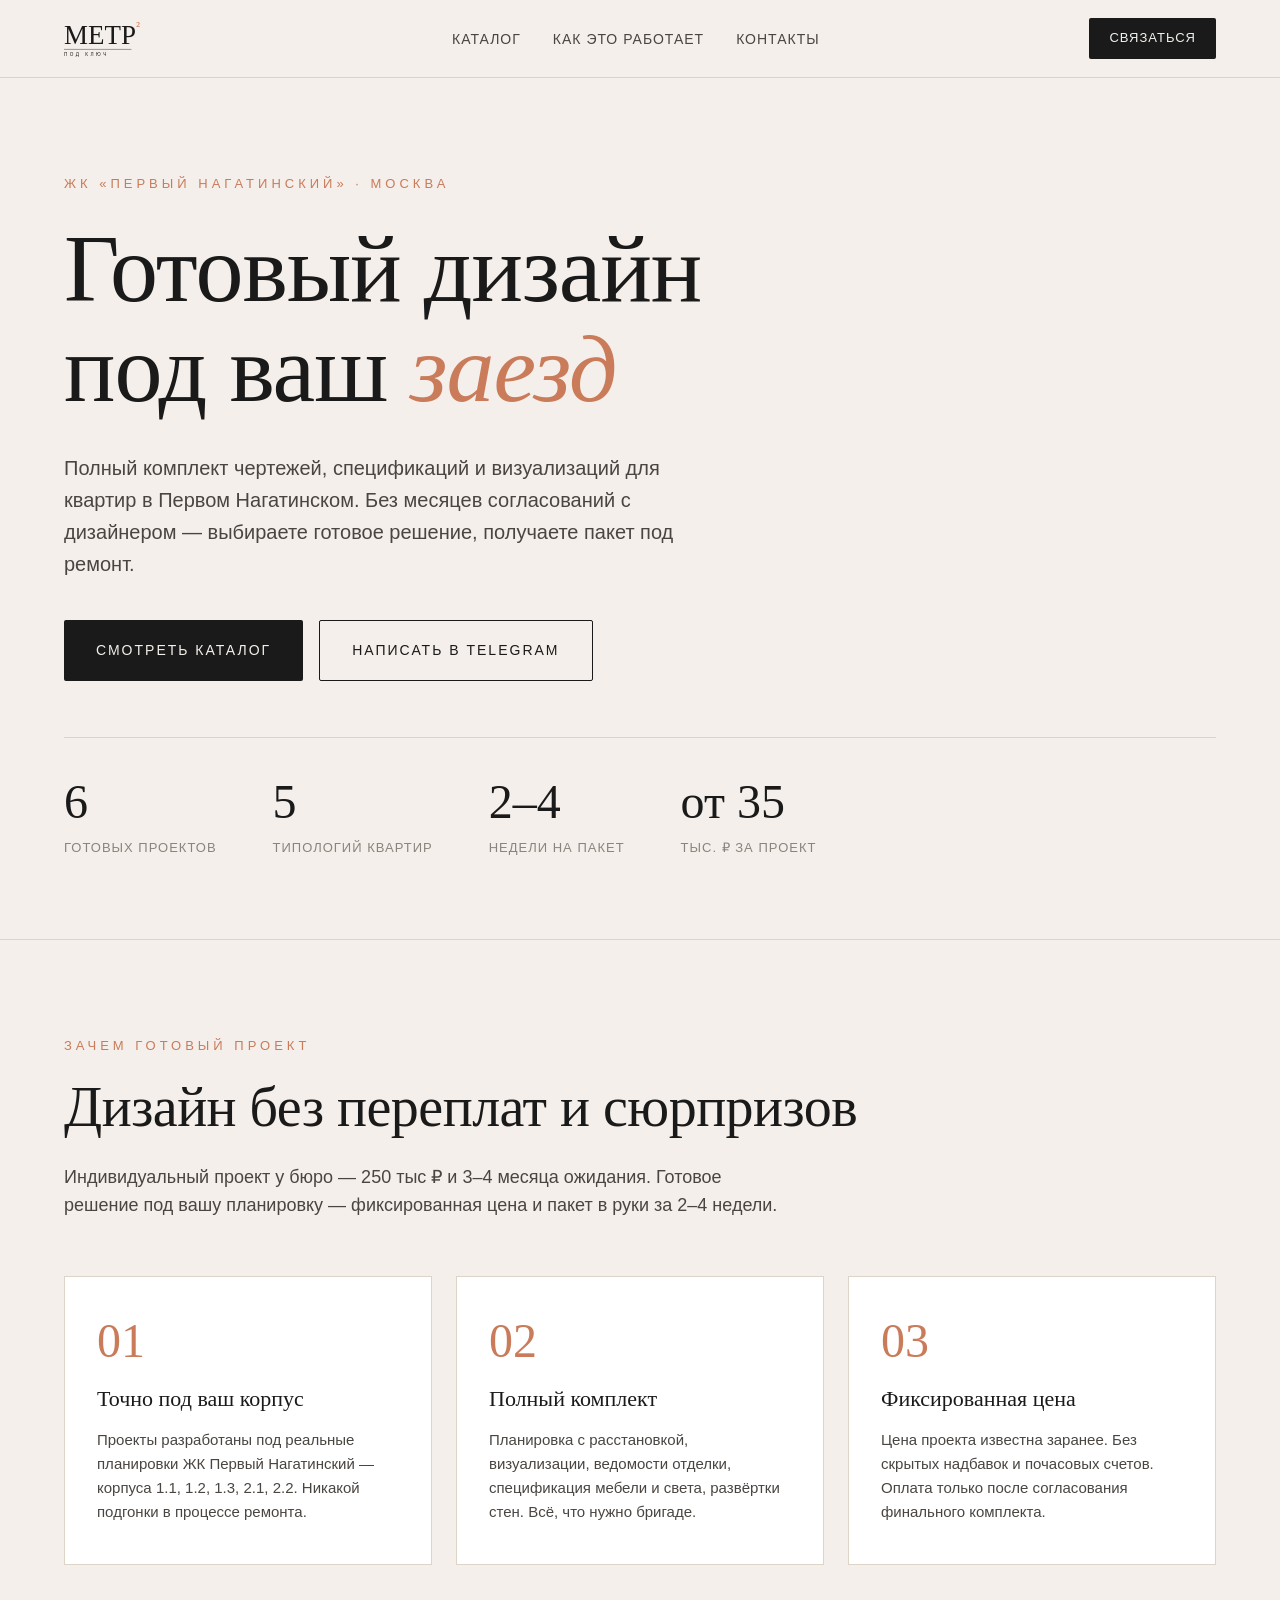
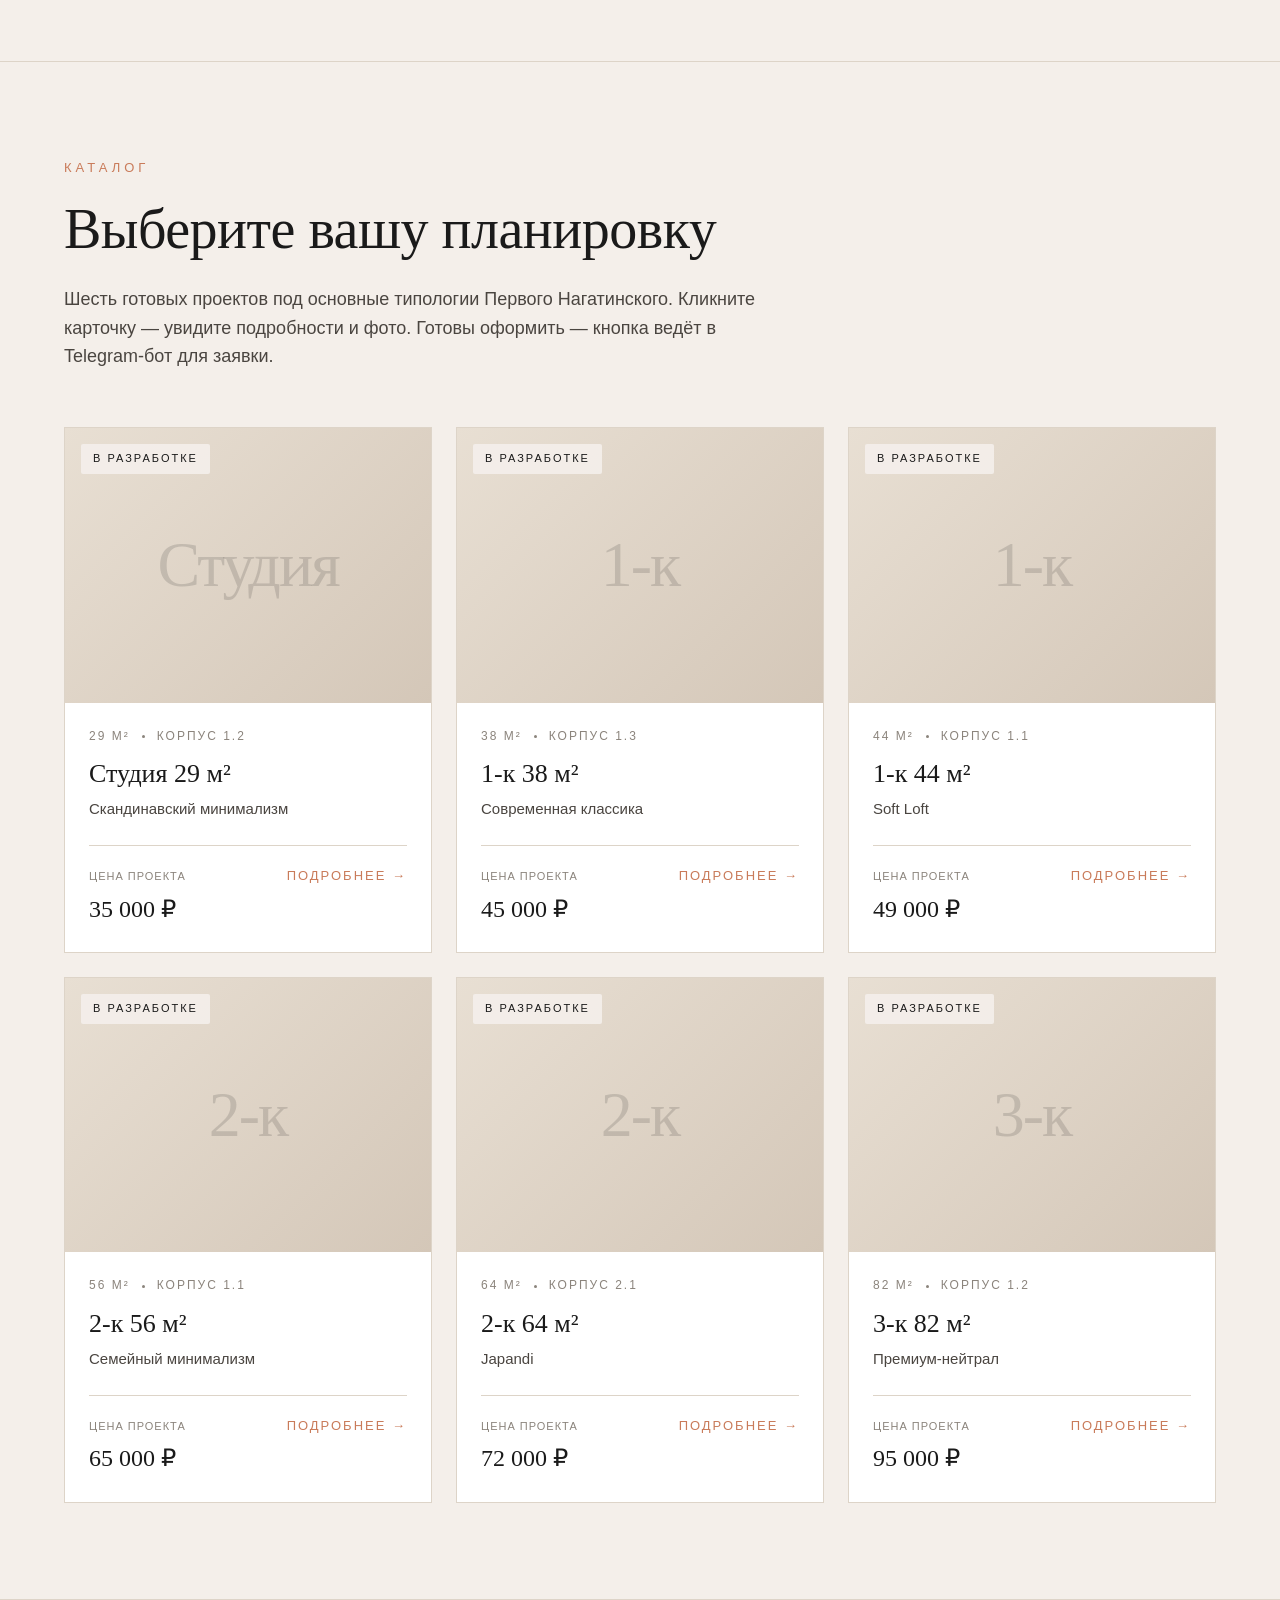
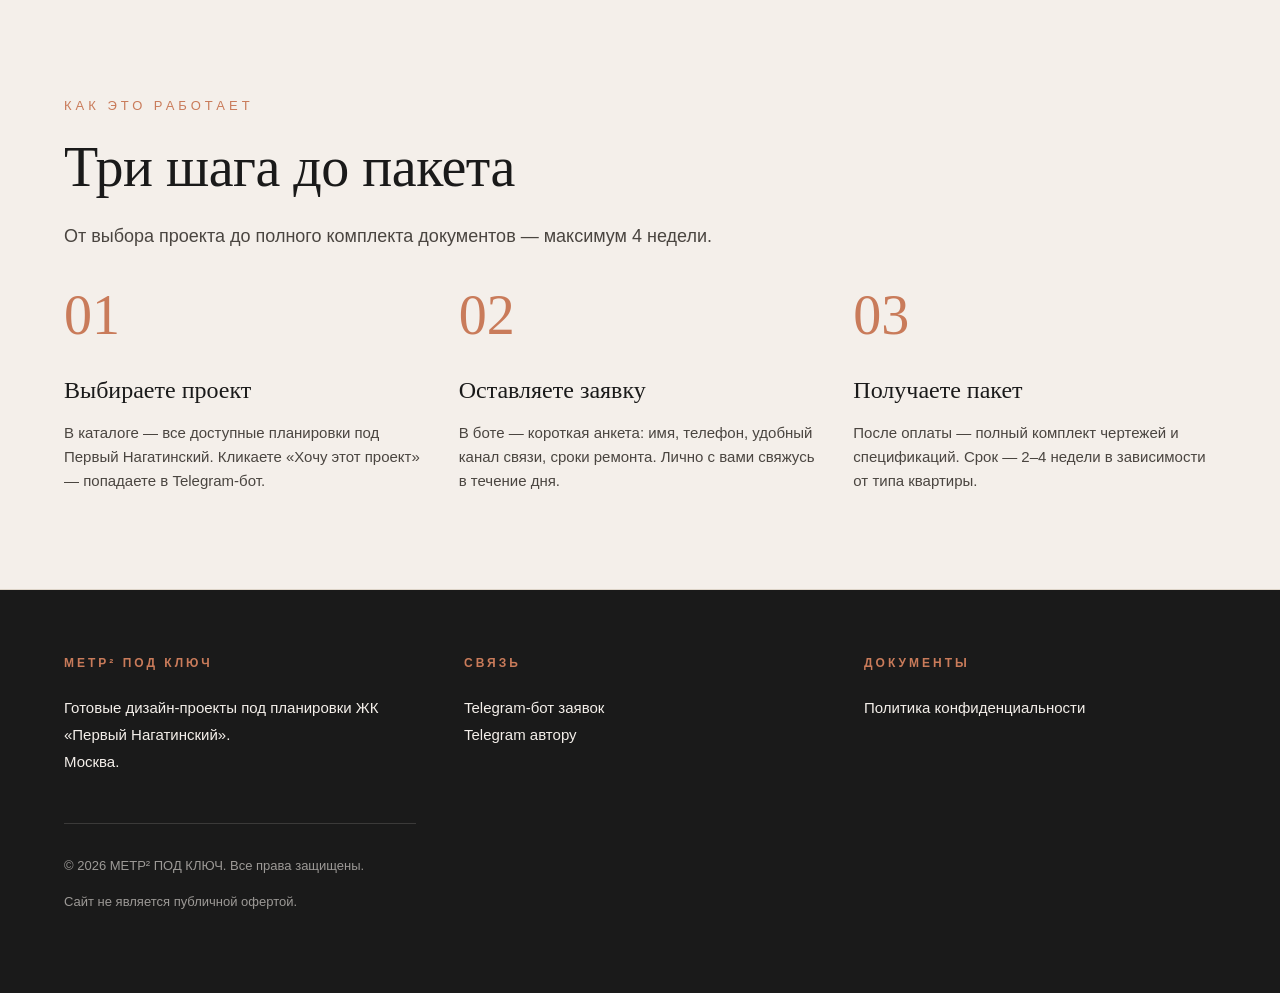
==== site/index.html @ bc73d8cc "Add static site (landing + catalog + project pages + privacy) - index.html: hero, why-us, catalog gr" ====
<!DOCTYPE html>
<html lang="ru">
<head>
  <meta charset="UTF-8">
  <meta name="viewport" content="width=device-width, initial-scale=1.0">
  <title>МЕТР² ПОД КЛЮЧ — Готовые дизайн-проекты под ЖК Первый Нагатинский</title>
  <meta name="description" content="Готовые дизайн-проекты интерьеров под планировки ЖК Первый Нагатинский. Полный комплект чертежей, спецификаций и визуализаций. От 35 000 ₽.">
  <link rel="stylesheet" href="assets/style.css">
  <link rel="icon" type="image/svg+xml" href="assets/logo.svg">
</head>
<body>

<header class="site-header">
  <div class="container">
    <a href="/" class="logo"><img src="assets/logo.svg" alt="МЕТР² ПОД КЛЮЧ"></a>
    <nav>
      <ul>
        <li><a href="#catalog">Каталог</a></li>
        <li><a href="#how">Как это работает</a></li>
        <li><a href="#contacts">Контакты</a></li>
      </ul>
    </nav>
    <a href="https://t.me/Metr_pod_klyuch_bot" class="btn-cta-header" target="_blank" rel="noopener">Связаться</a>
  </div>
</header>

<section class="hero">
  <div class="container">
    <div class="hero-eyebrow">ЖК «Первый Нагатинский» · Москва</div>
    <h1>Готовый дизайн<br>под ваш <span class="accent">заезд</span></h1>
    <p class="hero-lead">
      Полный комплект чертежей, спецификаций и визуализаций для квартир в Первом Нагатинском. Без месяцев согласований с дизайнером — выбираете готовое решение, получаете пакет под ремонт.
    </p>
    <div style="display: flex; gap: 16px; flex-wrap: wrap;">
      <a href="#catalog" class="btn">Смотреть каталог</a>
      <a href="https://t.me/Metr_pod_klyuch_bot" class="btn btn-outline" target="_blank" rel="noopener">Написать в Telegram</a>
    </div>
    <div class="hero-stats">
      <div class="hero-stat">
        <span class="num">6</span>
        <span class="label">готовых проектов</span>
      </div>
      <div class="hero-stat">
        <span class="num">5</span>
        <span class="label">типологий квартир</span>
      </div>
      <div class="hero-stat">
        <span class="num">2–4</span>
        <span class="label">недели на пакет</span>
      </div>
      <div class="hero-stat">
        <span class="num">от 35</span>
        <span class="label">тыс. ₽ за проект</span>
      </div>
    </div>
  </div>
</section>

<section class="section" id="why">
  <div class="container">
    <div class="section-eyebrow">Зачем готовый проект</div>
    <h2>Дизайн без переплат и сюрпризов</h2>
    <p class="section-lead">
      Индивидуальный проект у бюро — 250 тыс ₽ и 3–4 месяца ожидания. Готовое решение под вашу планировку — фиксированная цена и пакет в руки за 2–4 недели.
    </p>
    <div class="why-grid">
      <div class="why-card">
        <span class="num">01</span>
        <h3>Точно под ваш корпус</h3>
        <p>Проекты разработаны под реальные планировки ЖК Первый Нагатинский — корпуса 1.1, 1.2, 1.3, 2.1, 2.2. Никакой подгонки в процессе ремонта.</p>
      </div>
      <div class="why-card">
        <span class="num">02</span>
        <h3>Полный комплект</h3>
        <p>Планировка с расстановкой, визуализации, ведомости отделки, спецификация мебели и света, развёртки стен. Всё, что нужно бригаде.</p>
      </div>
      <div class="why-card">
        <span class="num">03</span>
        <h3>Фиксированная цена</h3>
        <p>Цена проекта известна заранее. Без скрытых надбавок и почасовых счетов. Оплата только после согласования финального комплекта.</p>
      </div>
    </div>
  </div>
</section>

<section class="section" id="catalog">
  <div class="container">
    <div class="section-eyebrow">Каталог</div>
    <h2>Выберите вашу планировку</h2>
    <p class="section-lead">
      Шесть готовых проектов под основные типологии Первого Нагатинского. Кликните карточку — увидите подробности и фото. Готовы оформить — кнопка ведёт в Telegram-бот для заявки.
    </p>
    <div class="catalog-grid" id="catalog-grid">
      <!-- Cards injected by JS from data/projects.json -->
    </div>
  </div>
</section>

<section class="section" id="how">
  <div class="container">
    <div class="section-eyebrow">Как это работает</div>
    <h2>Три шага до пакета</h2>
    <p class="section-lead">
      От выбора проекта до полного комплекта документов — максимум 4 недели.
    </p>
    <div class="steps-grid">
      <div class="step">
        <h3>Выбираете проект</h3>
        <p>В каталоге — все доступные планировки под Первый Нагатинский. Кликаете «Хочу этот проект» — попадаете в Telegram-бот.</p>
      </div>
      <div class="step">
        <h3>Оставляете заявку</h3>
        <p>В боте — короткая анкета: имя, телефон, удобный канал связи, сроки ремонта. Лично с вами свяжусь в течение дня.</p>
      </div>
      <div class="step">
        <h3>Получаете пакет</h3>
        <p>После оплаты — полный комплект чертежей и спецификаций. Срок — 2–4 недели в зависимости от типа квартиры.</p>
      </div>
    </div>
  </div>
</section>

<footer class="site-footer" id="contacts">
  <div class="container">
    <div>
      <h4>МЕТР² ПОД КЛЮЧ</h4>
      <p>Готовые дизайн-проекты под планировки ЖК «Первый Нагатинский».</p>
      <p>Москва.</p>
    </div>
    <div>
      <h4>Связь</h4>
      <p><a href="https://t.me/Metr_pod_klyuch_bot" target="_blank" rel="noopener">Telegram-бот заявок</a></p>
      <p><a href="https://t.me/Dmitry_Dolgoter" target="_blank" rel="noopener">Telegram автору</a></p>
    </div>
    <div>
      <h4>Документы</h4>
      <p><a href="privacy.html">Политика конфиденциальности</a></p>
    </div>
  </div>
  <div class="container">
    <div class="copy">
      <span>© 2026 МЕТР² ПОД КЛЮЧ. Все права защищены.</span>
      <span>Сайт не является публичной офертой.</span>
    </div>
  </div>
</footer>

<script src="assets/script.js"></script>
</body>
</html>
---- site/assets/style.css ----
:root {
  --bg: #F4EFEA;
  --bg-card: #FFFFFF;
  --text: #1A1A1A;
  --text-soft: #4A4540;
  --text-muted: #8B847C;
  --accent: #C97B5A;
  --accent-dark: #A85F3F;
  --line: #DDD4C8;
}

* { box-sizing: border-box; margin: 0; padding: 0; }

html { scroll-behavior: smooth; }

body {
  font-family: -apple-system, BlinkMacSystemFont, 'Helvetica Neue', Helvetica, Arial, sans-serif;
  font-size: 16px;
  line-height: 1.6;
  color: var(--text);
  background: var(--bg);
  -webkit-font-smoothing: antialiased;
}

.container {
  max-width: 1200px;
  margin: 0 auto;
  padding: 0 24px;
}

a { color: var(--text); text-decoration: none; }
a:hover { color: var(--accent); }

.serif { font-family: Georgia, 'Times New Roman', serif; font-weight: 400; }

/* Header */
.site-header {
  position: sticky;
  top: 0;
  background: rgba(244, 239, 234, 0.95);
  backdrop-filter: blur(10px);
  border-bottom: 1px solid var(--line);
  z-index: 100;
}
.site-header .container {
  display: flex;
  align-items: center;
  justify-content: space-between;
  padding-top: 18px;
  padding-bottom: 18px;
}
.site-header .logo img { height: 38px; display: block; }
.site-header nav ul {
  display: flex;
  list-style: none;
  gap: 32px;
}
.site-header nav a {
  font-size: 14px;
  letter-spacing: 1px;
  text-transform: uppercase;
  color: var(--text-soft);
}
.site-header nav a:hover { color: var(--accent); }
.btn-cta-header {
  background: var(--text);
  color: var(--bg) !important;
  padding: 10px 20px;
  font-size: 13px;
  letter-spacing: 1px;
  text-transform: uppercase;
  border-radius: 2px;
  transition: background 0.2s;
}
.btn-cta-header:hover { background: var(--accent); color: white !important; }

/* Hero */
.hero {
  padding: 96px 0 80px;
  border-bottom: 1px solid var(--line);
}
.hero-eyebrow {
  font-size: 13px;
  letter-spacing: 4px;
  text-transform: uppercase;
  color: var(--accent);
  margin-bottom: 24px;
}
.hero h1 {
  font-family: Georgia, 'Times New Roman', serif;
  font-size: clamp(48px, 8vw, 96px);
  line-height: 1.05;
  font-weight: 400;
  letter-spacing: -1px;
  margin-bottom: 32px;
}
.hero h1 .accent { color: var(--accent); font-style: italic; }
.hero-lead {
  font-size: 20px;
  line-height: 1.6;
  color: var(--text-soft);
  max-width: 640px;
  margin-bottom: 40px;
}
.hero-stats {
  display: flex;
  gap: 56px;
  flex-wrap: wrap;
  margin-top: 56px;
  padding-top: 40px;
  border-top: 1px solid var(--line);
}
.hero-stat .num {
  font-family: Georgia, serif;
  font-size: 48px;
  line-height: 1;
  display: block;
  margin-bottom: 8px;
}
.hero-stat .label {
  font-size: 13px;
  letter-spacing: 1px;
  text-transform: uppercase;
  color: var(--text-muted);
}

/* Buttons */
.btn {
  display: inline-flex;
  align-items: center;
  gap: 12px;
  padding: 18px 32px;
  font-size: 14px;
  letter-spacing: 2px;
  text-transform: uppercase;
  background: var(--text);
  color: var(--bg);
  border: none;
  border-radius: 2px;
  cursor: pointer;
  transition: background 0.2s, transform 0.15s;
}
.btn:hover { background: var(--accent); color: white; transform: translateY(-1px); }
.btn-outline {
  background: transparent;
  color: var(--text);
  border: 1px solid var(--text);
}
.btn-outline:hover { background: var(--text); color: var(--bg); }

/* Section heading */
.section {
  padding: 96px 0;
  border-bottom: 1px solid var(--line);
}
.section-eyebrow {
  font-size: 13px;
  letter-spacing: 4px;
  text-transform: uppercase;
  color: var(--accent);
  margin-bottom: 20px;
}
.section h2 {
  font-family: Georgia, serif;
  font-size: clamp(36px, 5vw, 56px);
  font-weight: 400;
  letter-spacing: -0.5px;
  margin-bottom: 24px;
  line-height: 1.1;
}
.section-lead {
  font-size: 18px;
  color: var(--text-soft);
  max-width: 720px;
  margin-bottom: 56px;
}

/* Why us */
.why-grid {
  display: grid;
  grid-template-columns: repeat(auto-fit, minmax(280px, 1fr));
  gap: 24px;
}
.why-card {
  padding: 40px 32px;
  border: 1px solid var(--line);
  background: var(--bg-card);
  transition: border-color 0.2s, transform 0.2s;
}
.why-card:hover {
  border-color: var(--accent);
  transform: translateY(-2px);
}
.why-card .num {
  font-family: Georgia, serif;
  font-size: 48px;
  color: var(--accent);
  display: block;
  margin-bottom: 16px;
  line-height: 1;
}
.why-card h3 {
  font-family: Georgia, serif;
  font-size: 22px;
  font-weight: 400;
  margin-bottom: 12px;
}
.why-card p {
  color: var(--text-soft);
  font-size: 15px;
}

/* Catalog */
.catalog-grid {
  display: grid;
  grid-template-columns: repeat(auto-fill, minmax(320px, 1fr));
  gap: 24px;
}
.project-card {
  background: var(--bg-card);
  border: 1px solid var(--line);
  display: flex;
  flex-direction: column;
  transition: border-color 0.2s, transform 0.2s, box-shadow 0.2s;
  text-decoration: none;
  color: inherit;
}
.project-card:hover {
  border-color: var(--accent);
  transform: translateY(-3px);
  box-shadow: 0 12px 30px rgba(0, 0, 0, 0.06);
}
.project-img {
  aspect-ratio: 4 / 3;
  background: linear-gradient(135deg, #E8DFD3 0%, #D4C7B8 100%);
  position: relative;
  overflow: hidden;
  display: flex;
  align-items: center;
  justify-content: center;
}
.project-img-placeholder {
  font-family: Georgia, serif;
  font-size: 64px;
  color: rgba(26, 26, 26, 0.15);
  letter-spacing: -2px;
}
.project-img .status {
  position: absolute;
  top: 16px;
  left: 16px;
  background: rgba(244, 239, 234, 0.95);
  color: var(--text);
  font-size: 11px;
  letter-spacing: 2px;
  text-transform: uppercase;
  padding: 6px 12px;
  border-radius: 2px;
}
.project-img .status.ready {
  background: var(--accent);
  color: white;
}
.project-card-body {
  padding: 24px;
  flex: 1;
  display: flex;
  flex-direction: column;
}
.project-meta {
  display: flex;
  align-items: center;
  gap: 12px;
  font-size: 12px;
  letter-spacing: 2px;
  text-transform: uppercase;
  color: var(--text-muted);
  margin-bottom: 12px;
}
.project-meta .dot { width: 3px; height: 3px; background: currentColor; border-radius: 50%; }
.project-card h3 {
  font-family: Georgia, serif;
  font-size: 26px;
  font-weight: 400;
  line-height: 1.2;
  margin-bottom: 8px;
}
.project-card .subtitle {
  color: var(--text-soft);
  font-size: 15px;
  margin-bottom: 24px;
}
.project-card .price-row {
  margin-top: auto;
  display: flex;
  align-items: baseline;
  justify-content: space-between;
  padding-top: 20px;
  border-top: 1px solid var(--line);
}
.project-card .price {
  font-family: Georgia, serif;
  font-size: 24px;
  font-weight: 400;
}
.project-card .price-label {
  font-size: 11px;
  letter-spacing: 1px;
  text-transform: uppercase;
  color: var(--text-muted);
  margin-bottom: 4px;
}
.project-card .cta {
  color: var(--accent);
  font-size: 13px;
  letter-spacing: 2px;
  text-transform: uppercase;
  font-weight: 500;
}

/* How it works */
.steps-grid {
  display: grid;
  grid-template-columns: repeat(auto-fit, minmax(260px, 1fr));
  gap: 32px;
  counter-reset: step;
}
.step {
  counter-increment: step;
  position: relative;
  padding-top: 40px;
}
.step::before {
  content: counter(step, decimal-leading-zero);
  font-family: Georgia, serif;
  font-size: 56px;
  color: var(--accent);
  position: absolute;
  top: -20px;
  left: 0;
  line-height: 1;
}
.step h3 {
  font-family: Georgia, serif;
  font-size: 24px;
  font-weight: 400;
  margin-bottom: 12px;
  margin-top: 24px;
}
.step p { color: var(--text-soft); font-size: 15px; }

/* Footer */
.site-footer {
  background: var(--text);
  color: var(--bg);
  padding: 64px 0 32px;
}
.site-footer .container {
  display: grid;
  grid-template-columns: 1fr 1fr 1fr;
  gap: 48px;
  margin-bottom: 48px;
}
.site-footer h4 {
  font-size: 12px;
  letter-spacing: 3px;
  text-transform: uppercase;
  color: var(--accent);
  margin-bottom: 20px;
}
.site-footer p, .site-footer a {
  color: var(--bg);
  font-size: 15px;
  line-height: 1.8;
}
.site-footer a:hover { color: var(--accent); }
.site-footer .copy {
  border-top: 1px solid rgba(244, 239, 234, 0.15);
  padding-top: 32px;
  font-size: 13px;
  color: rgba(244, 239, 234, 0.6);
  display: flex;
  justify-content: space-between;
  flex-wrap: wrap;
  gap: 16px;
}

/* Project detail page */
.project-hero {
  padding: 64px 0 48px;
  border-bottom: 1px solid var(--line);
}
.breadcrumb {
  font-size: 13px;
  letter-spacing: 1px;
  text-transform: uppercase;
  color: var(--text-muted);
  margin-bottom: 32px;
}
.breadcrumb a { color: var(--text-muted); }
.breadcrumb a:hover { color: var(--accent); }
.project-detail-grid {
  display: grid;
  grid-template-columns: 1.4fr 1fr;
  gap: 64px;
  align-items: start;
}
.project-detail-img {
  aspect-ratio: 4 / 3;
  background: linear-gradient(135deg, #E8DFD3 0%, #D4C7B8 100%);
  display: flex;
  align-items: center;
  justify-content: center;
}
.project-detail-img .placeholder {
  font-family: Georgia, serif;
  font-size: 120px;
  color: rgba(26, 26, 26, 0.12);
  letter-spacing: -4px;
}
.project-detail h1 {
  font-family: Georgia, serif;
  font-size: 56px;
  font-weight: 400;
  line-height: 1.05;
  margin-bottom: 8px;
}
.project-detail .style-line {
  font-size: 18px;
  color: var(--accent);
  margin-bottom: 32px;
}
.specs {
  list-style: none;
  margin-bottom: 32px;
}
.specs li {
  display: flex;
  justify-content: space-between;
  padding: 16px 0;
  border-bottom: 1px solid var(--line);
}
.specs li .key {
  font-size: 13px;
  letter-spacing: 1px;
  text-transform: uppercase;
  color: var(--text-muted);
}
.specs li .val { font-weight: 500; }
.project-description {
  font-size: 17px;
  color: var(--text-soft);
  line-height: 1.7;
  margin-bottom: 40px;
}
.price-block {
  padding: 32px;
  border: 1px solid var(--line);
  background: var(--bg-card);
  margin-bottom: 24px;
}
.price-block .label {
  font-size: 12px;
  letter-spacing: 2px;
  text-transform: uppercase;
  color: var(--text-muted);
  margin-bottom: 8px;
}
.price-block .amount {
  font-family: Georgia, serif;
  font-size: 56px;
  line-height: 1;
  margin-bottom: 16px;
}
.price-block .amount sup {
  font-size: 24px;
  color: var(--accent);
}

@media (max-width: 768px) {
  .container { padding: 0 16px; }
  .site-header .container { padding: 14px 16px; }
  .site-header nav { display: none; }
  .hero { padding: 56px 0 48px; }
  .hero-stats { gap: 32px; }
  .section { padding: 56px 0; }
  .site-footer .container { grid-template-columns: 1fr; }
  .project-detail-grid { grid-template-columns: 1fr; gap: 32px; }
  .project-detail h1 { font-size: 40px; }
  .price-block .amount { font-size: 40px; }
}
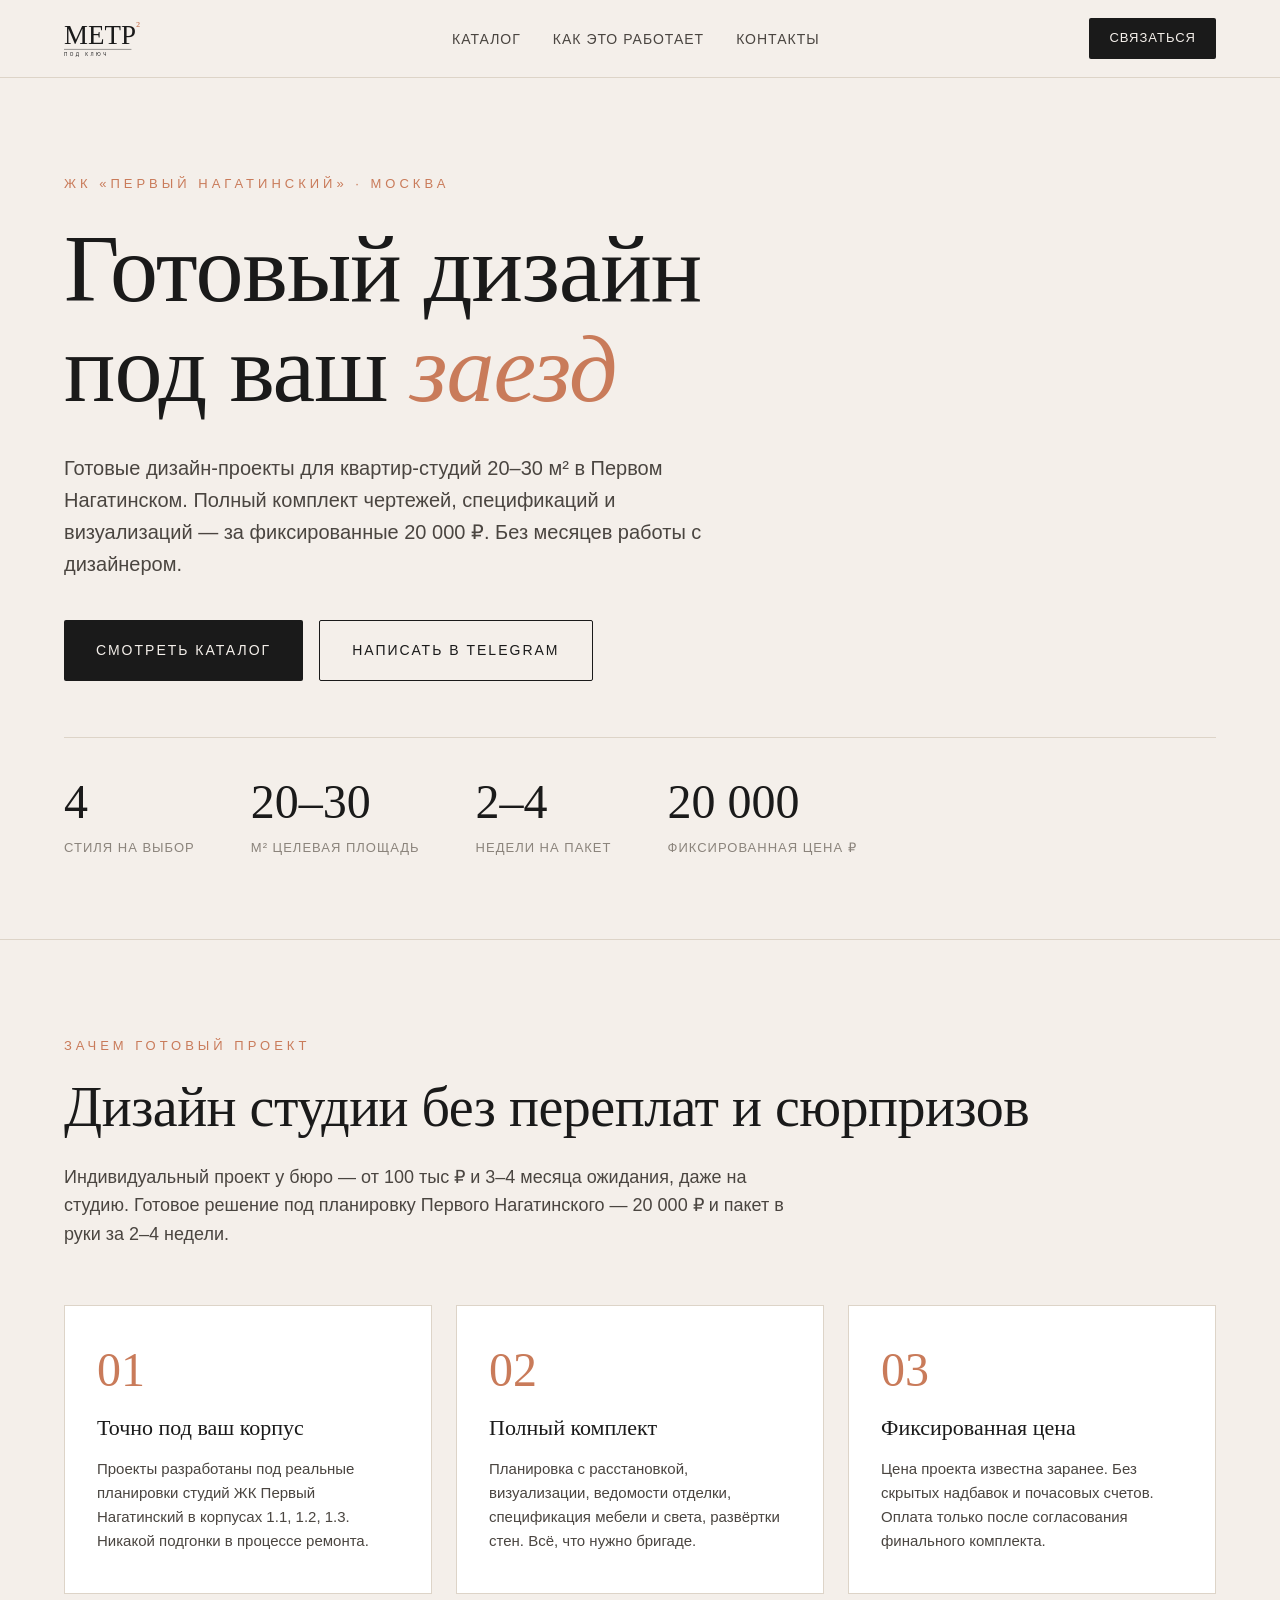
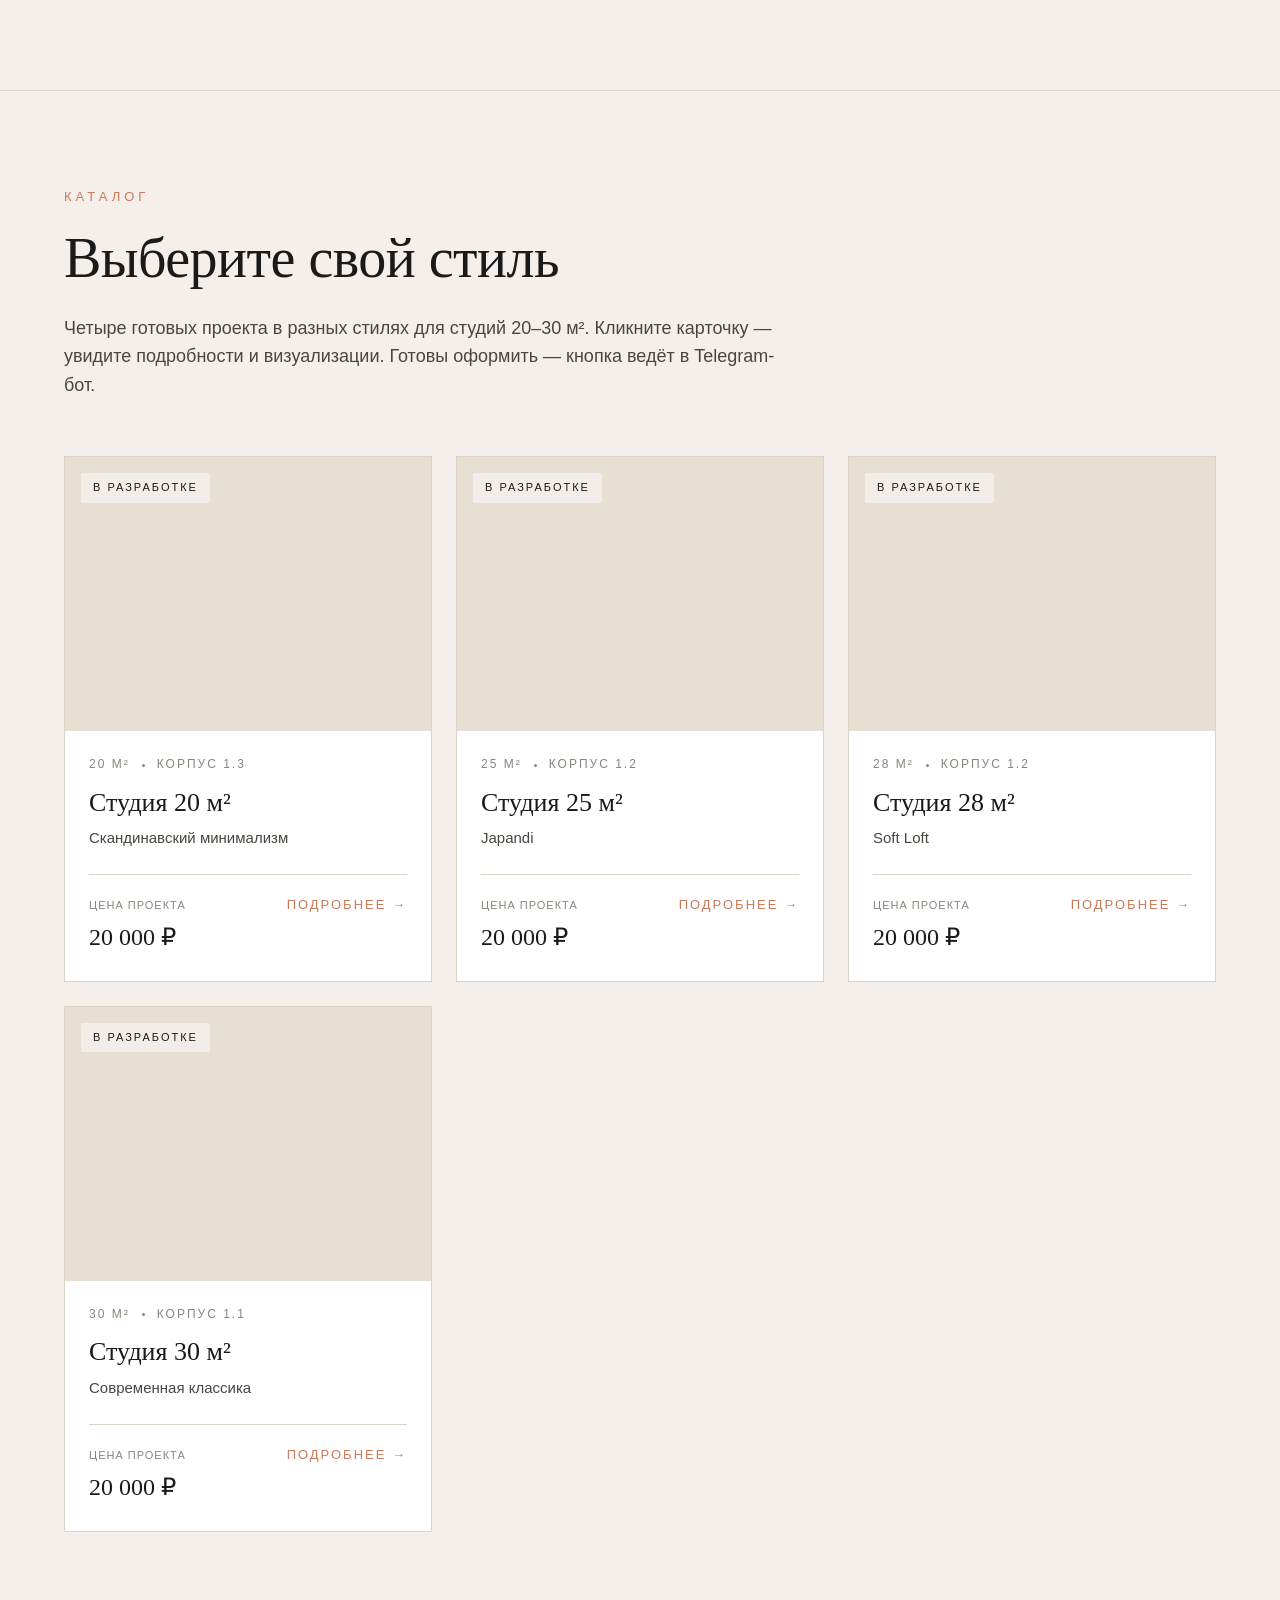
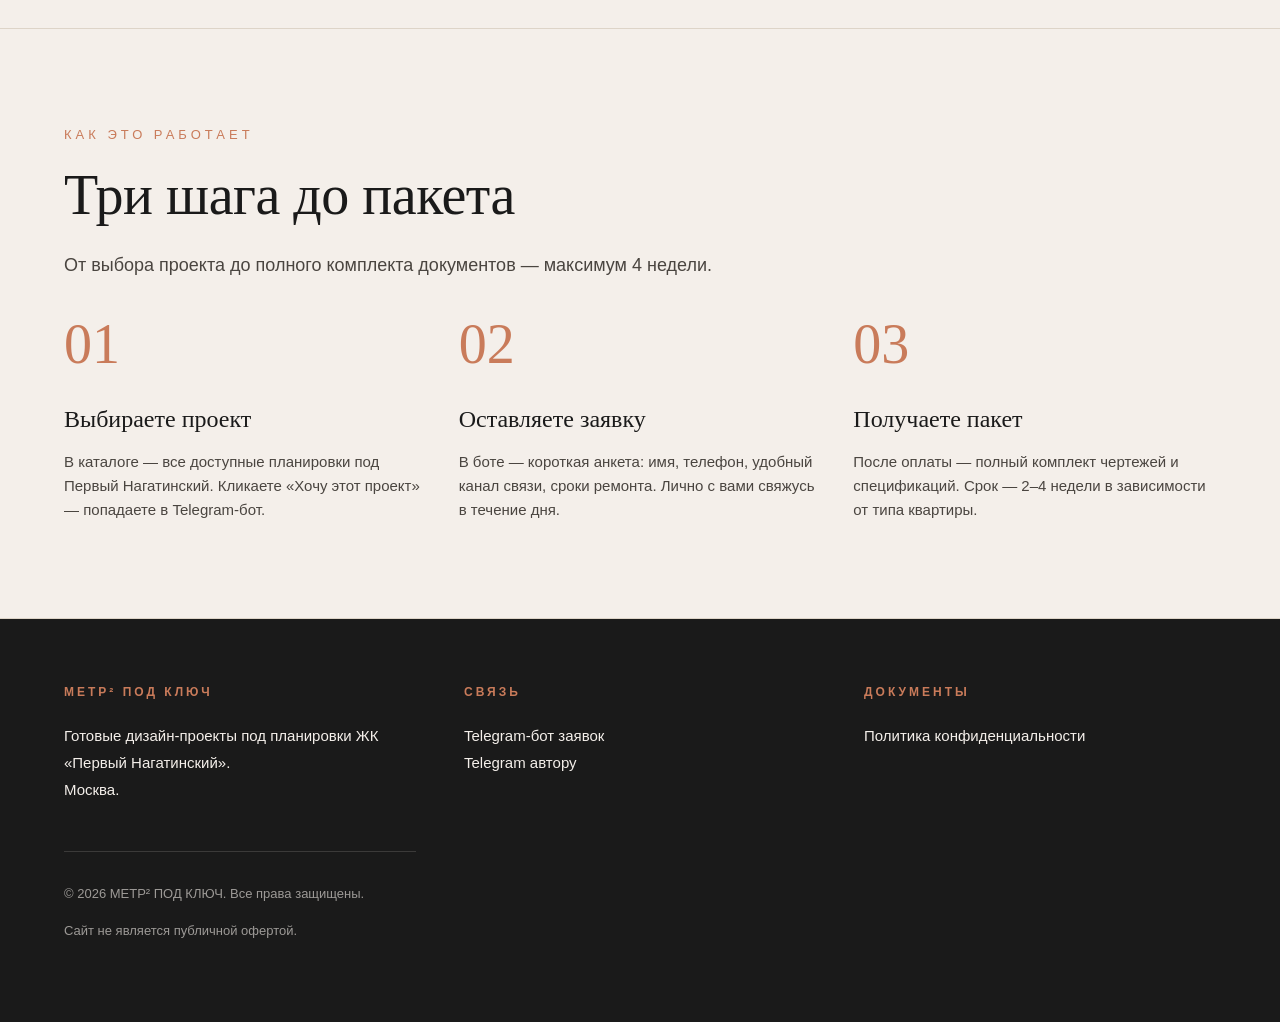
==== commit da49b143: "Pivot to studio-only catalog (≤30 m², fixed 20 000 ₽) - Reduce to 4 projects: 20 / 25 / 28 / 30 sqm," ====
--- a/site/index.html
+++ b/site/index.html
@@ -3,8 +3,8 @@
 <head>
   <meta charset="UTF-8">
   <meta name="viewport" content="width=device-width, initial-scale=1.0">
-  <title>МЕТР² ПОД КЛЮЧ — Готовые дизайн-проекты под ЖК Первый Нагатинский</title>
-  <meta name="description" content="Готовые дизайн-проекты интерьеров под планировки ЖК Первый Нагатинский. Полный комплект чертежей, спецификаций и визуализаций. От 35 000 ₽.">
+  <title>МЕТР² ПОД КЛЮЧ — Дизайн студий в ЖК Первый Нагатинский за 20 000 ₽</title>
+  <meta name="description" content="Готовые дизайн-проекты для квартир-студий 20–30 м² в ЖК Первый Нагатинский. Фиксированная цена 20 000 ₽ за полный комплект чертежей, спецификаций и визуализаций.">
   <link rel="stylesheet" href="assets/style.css">
   <link rel="icon" type="image/svg+xml" href="assets/logo.svg">
 </head>
@@ -29,7 +29,7 @@
     <div class="hero-eyebrow">ЖК «Первый Нагатинский» · Москва</div>
     <h1>Готовый дизайн<br>под ваш <span class="accent">заезд</span></h1>
     <p class="hero-lead">
-      Полный комплект чертежей, спецификаций и визуализаций для квартир в Первом Нагатинском. Без месяцев согласований с дизайнером — выбираете готовое решение, получаете пакет под ремонт.
+      Готовые дизайн-проекты для квартир-студий 20–30 м² в Первом Нагатинском. Полный комплект чертежей, спецификаций и визуализаций — за фиксированные 20 000 ₽. Без месяцев работы с дизайнером.
     </p>
     <div style="display: flex; gap: 16px; flex-wrap: wrap;">
       <a href="#catalog" class="btn">Смотреть каталог</a>
@@ -37,20 +37,20 @@
     </div>
     <div class="hero-stats">
       <div class="hero-stat">
-        <span class="num">6</span>
-        <span class="label">готовых проектов</span>
+        <span class="num">4</span>
+        <span class="label">стиля на выбор</span>
       </div>
       <div class="hero-stat">
-        <span class="num">5</span>
-        <span class="label">типологий квартир</span>
+        <span class="num">20–30</span>
+        <span class="label">м² целевая площадь</span>
       </div>
       <div class="hero-stat">
         <span class="num">2–4</span>
         <span class="label">недели на пакет</span>
       </div>
       <div class="hero-stat">
-        <span class="num">от 35</span>
-        <span class="label">тыс. ₽ за проект</span>
+        <span class="num">20 000</span>
+        <span class="label">фиксированная цена ₽</span>
       </div>
     </div>
   </div>
@@ -59,15 +59,15 @@
 <section class="section" id="why">
   <div class="container">
     <div class="section-eyebrow">Зачем готовый проект</div>
-    <h2>Дизайн без переплат и сюрпризов</h2>
+    <h2>Дизайн студии без переплат и сюрпризов</h2>
     <p class="section-lead">
-      Индивидуальный проект у бюро — 250 тыс ₽ и 3–4 месяца ожидания. Готовое решение под вашу планировку — фиксированная цена и пакет в руки за 2–4 недели.
+      Индивидуальный проект у бюро — от 100 тыс ₽ и 3–4 месяца ожидания, даже на студию. Готовое решение под планировку Первого Нагатинского — 20 000 ₽ и пакет в руки за 2–4 недели.
     </p>
     <div class="why-grid">
       <div class="why-card">
         <span class="num">01</span>
         <h3>Точно под ваш корпус</h3>
-        <p>Проекты разработаны под реальные планировки ЖК Первый Нагатинский — корпуса 1.1, 1.2, 1.3, 2.1, 2.2. Никакой подгонки в процессе ремонта.</p>
+        <p>Проекты разработаны под реальные планировки студий ЖК Первый Нагатинский в корпусах 1.1, 1.2, 1.3. Никакой подгонки в процессе ремонта.</p>
       </div>
       <div class="why-card">
         <span class="num">02</span>
@@ -86,9 +86,9 @@
 <section class="section" id="catalog">
   <div class="container">
     <div class="section-eyebrow">Каталог</div>
-    <h2>Выберите вашу планировку</h2>
+    <h2>Выберите свой стиль</h2>
     <p class="section-lead">
-      Шесть готовых проектов под основные типологии Первого Нагатинского. Кликните карточку — увидите подробности и фото. Готовы оформить — кнопка ведёт в Telegram-бот для заявки.
+      Четыре готовых проекта в разных стилях для студий 20–30 м². Кликните карточку — увидите подробности и визуализации. Готовы оформить — кнопка ведёт в Telegram-бот.
     </p>
     <div class="catalog-grid" id="catalog-grid">
       <!-- Cards injected by JS from data/projects.json -->
--- a/site/assets/style.css
+++ b/site/assets/style.css
@@ -232,12 +232,12 @@
 }
 .project-img {
   aspect-ratio: 4 / 3;
-  background: linear-gradient(135deg, #E8DFD3 0%, #D4C7B8 100%);
+  background-color: #E8DFD3;
+  background-size: cover;
+  background-position: center;
+  background-repeat: no-repeat;
   position: relative;
   overflow: hidden;
-  display: flex;
-  align-items: center;
-  justify-content: center;
 }
 .project-img-placeholder {
   font-family: Georgia, serif;
@@ -407,10 +407,10 @@
 }
 .project-detail-img {
   aspect-ratio: 4 / 3;
-  background: linear-gradient(135deg, #E8DFD3 0%, #D4C7B8 100%);
-  display: flex;
-  align-items: center;
-  justify-content: center;
+  background-color: #E8DFD3;
+  background-size: cover;
+  background-position: center;
+  background-repeat: no-repeat;
 }
 .project-detail-img .placeholder {
   font-family: Georgia, serif;
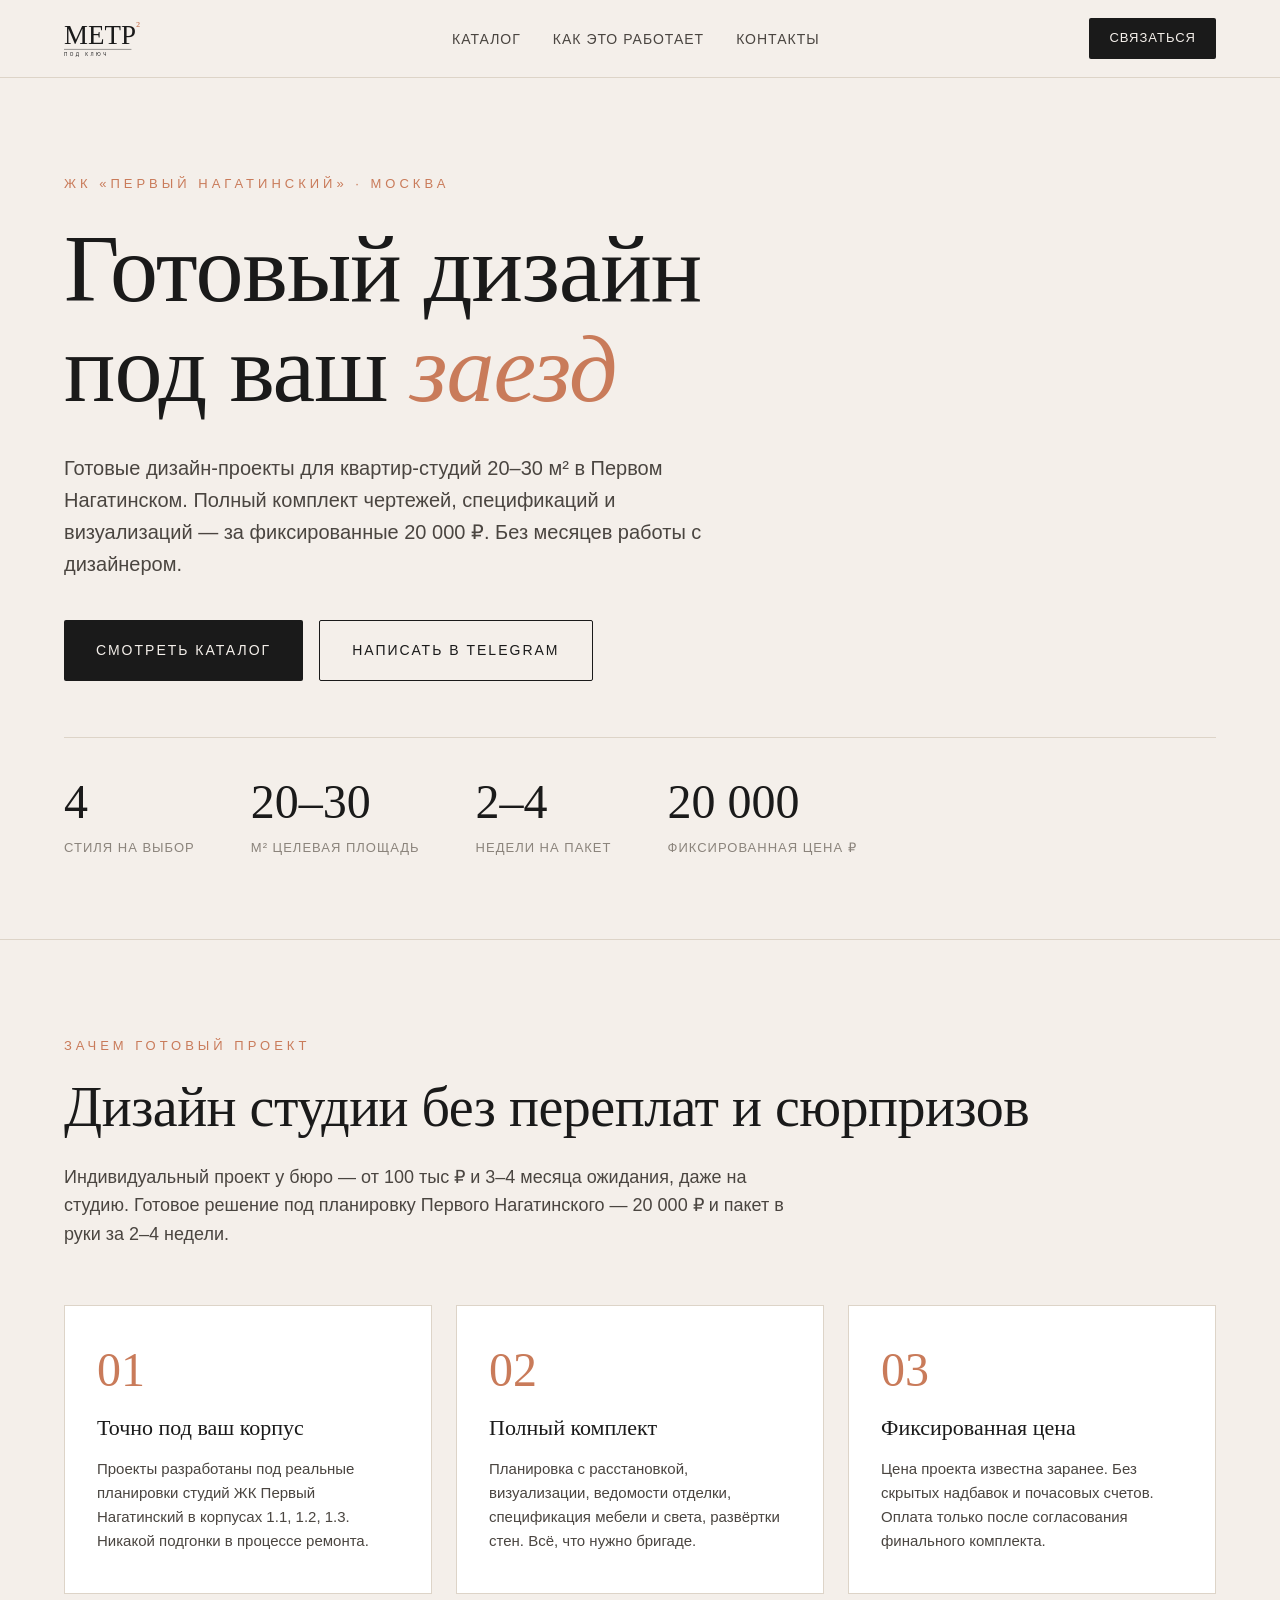
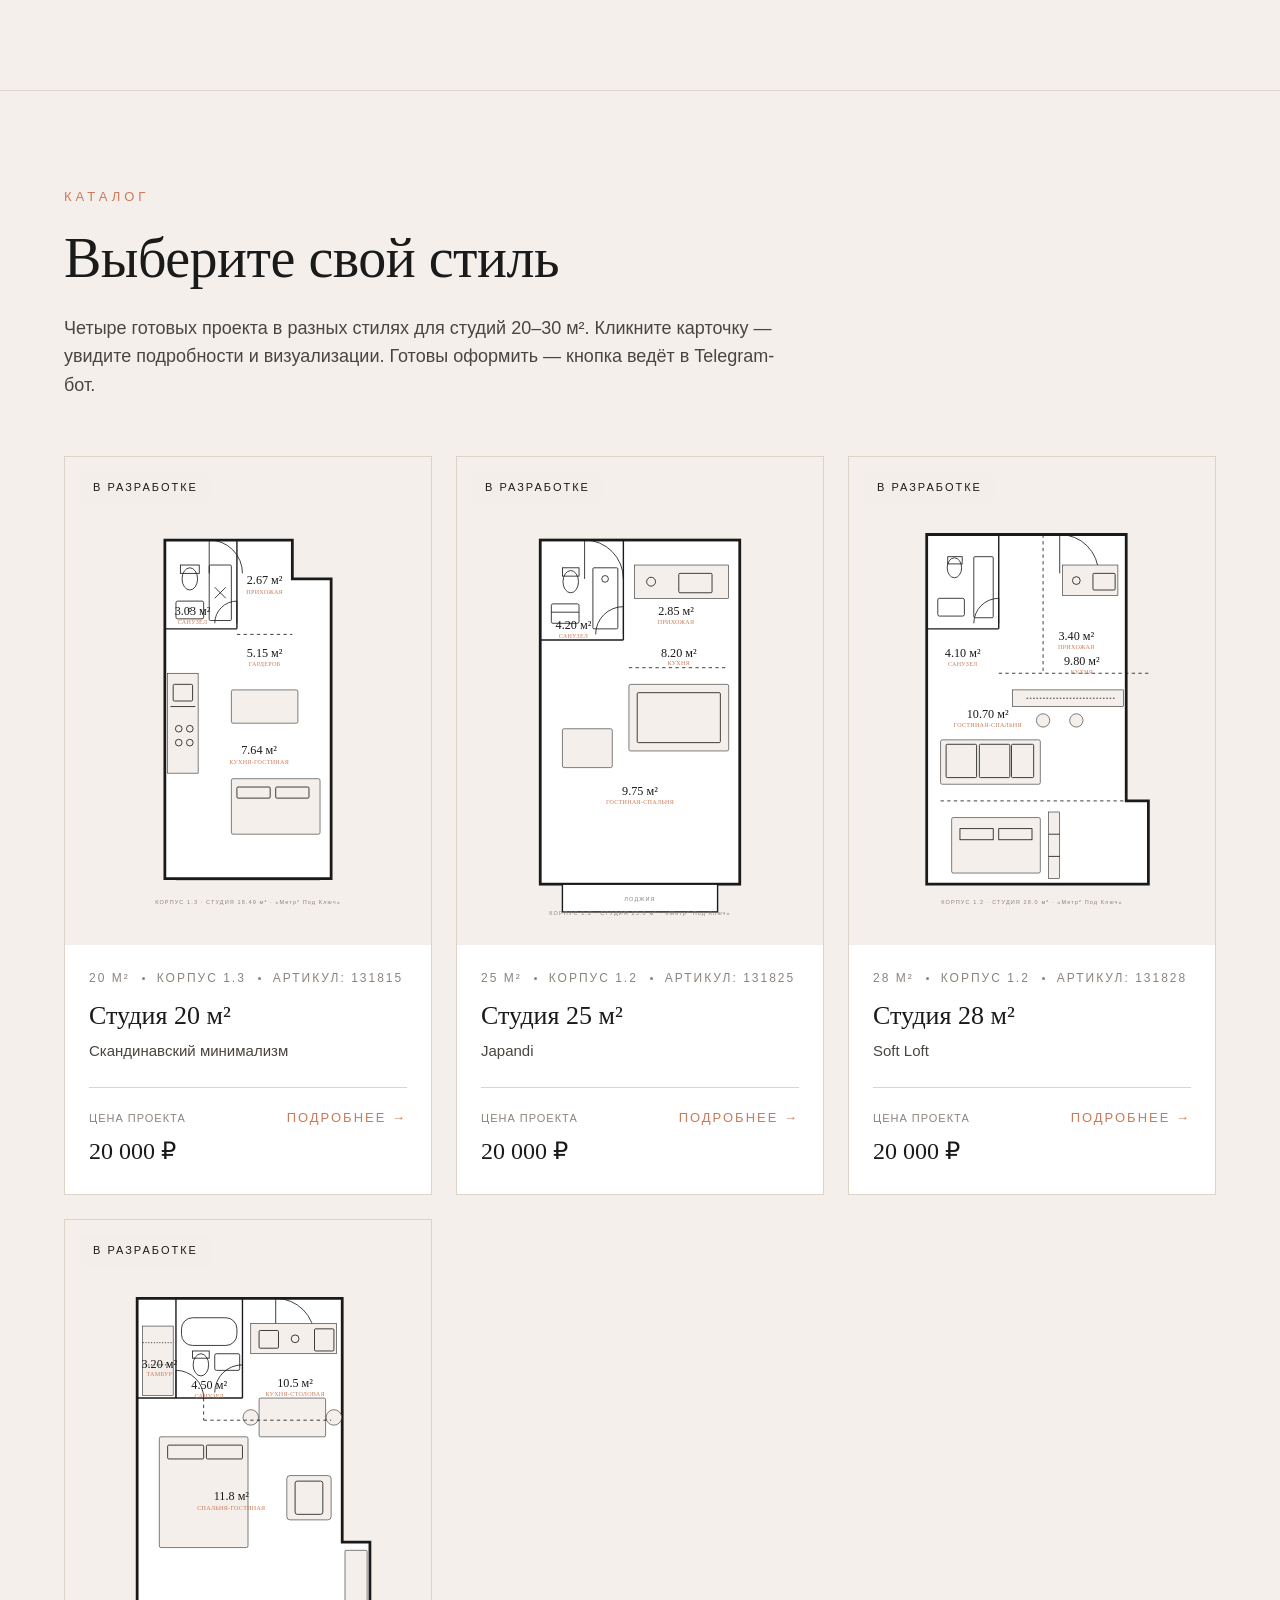
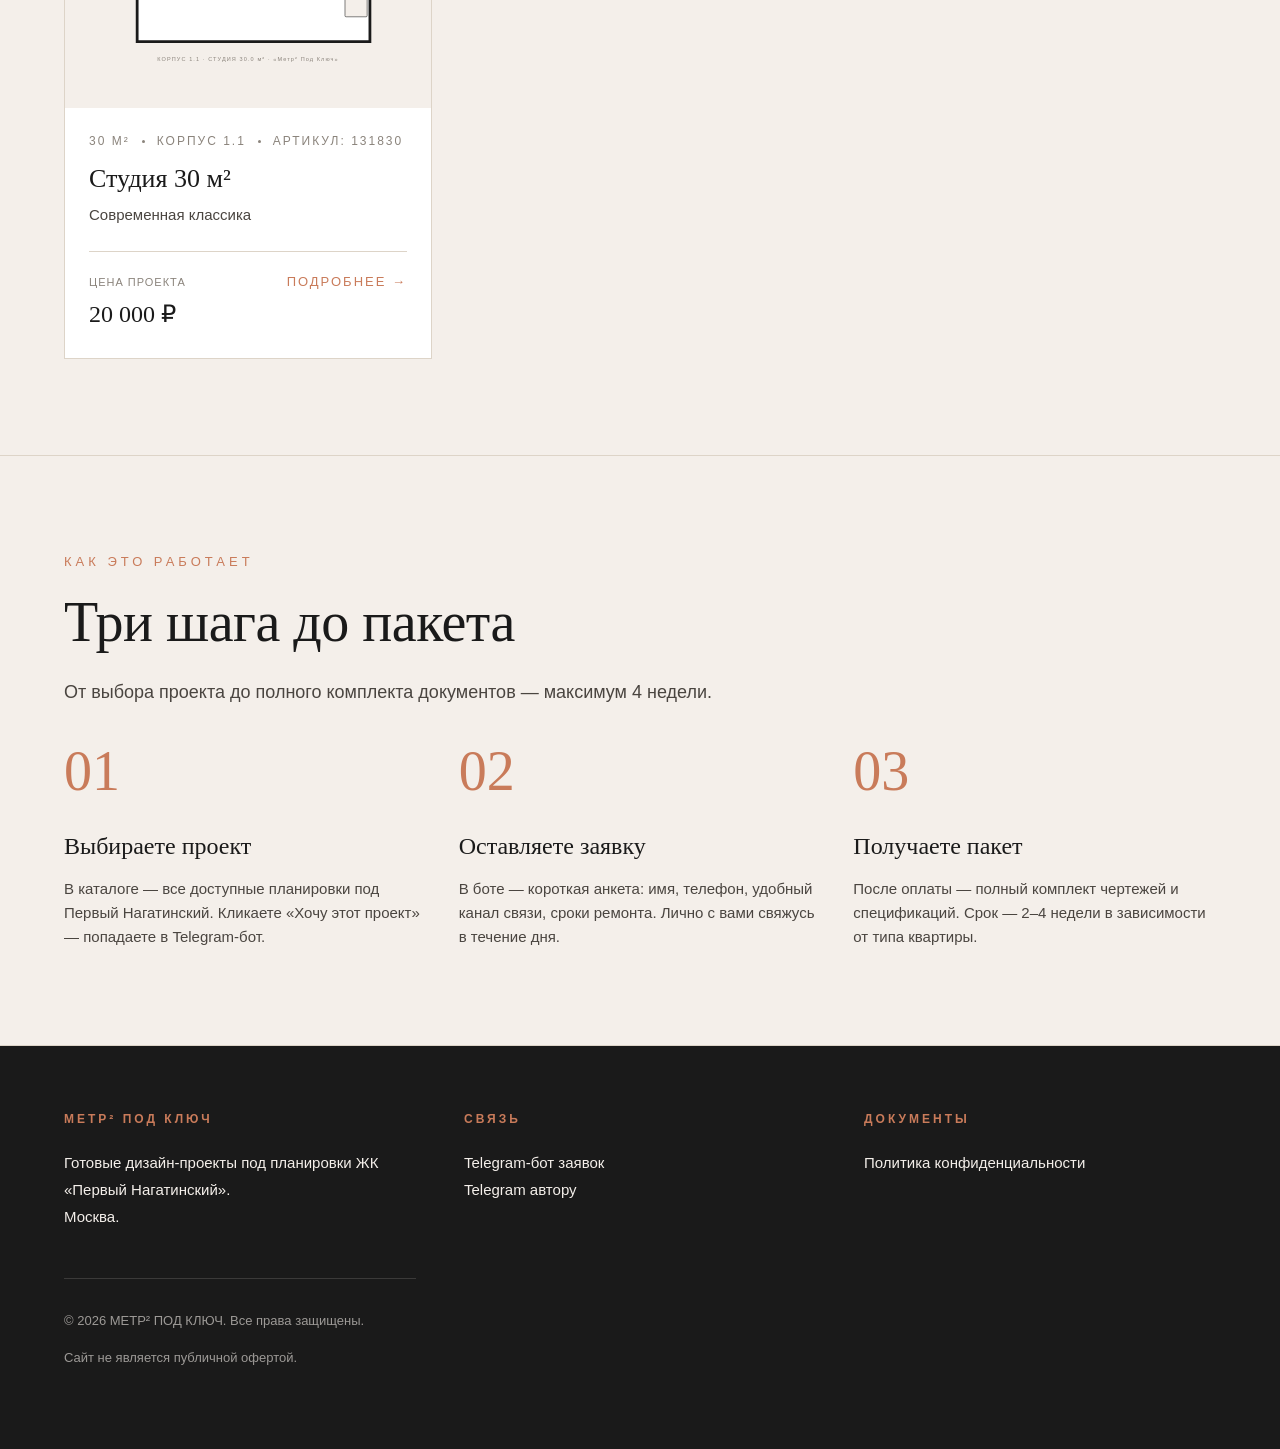
==== commit 6a748004: "Fix browser caching: nginx no-cache for HTML/CSS/JS/JSON/SVG; ?v=3 on script tag" ====
--- a/site/index.html
+++ b/site/index.html
@@ -145,6 +145,6 @@
   </div>
 </footer>
 
-<script src="assets/script.js"></script>
+<script src="assets/script.js?v=3"></script>
 </body>
 </html>
--- a/site/assets/style.css
+++ b/site/assets/style.css
@@ -489,3 +489,154 @@
   .project-detail h1 { font-size: 40px; }
   .price-block .amount { font-size: 40px; }
 }
+
+/* ===== Карточка каталога: план как картинка ===== */
+.project-card-plan {
+  aspect-ratio: 3 / 4;
+  background-color: #F4EFEA;
+  position: relative;
+  overflow: hidden;
+  display: flex;
+  align-items: center;
+  justify-content: center;
+  padding: 16px;
+}
+.project-card-plan img {
+  max-width: 100%;
+  max-height: 100%;
+  width: auto;
+  height: auto;
+  object-fit: contain;
+  display: block;
+}
+.project-card-plan .status {
+  position: absolute;
+  top: 16px;
+  left: 16px;
+  background: rgba(244, 239, 234, 0.95);
+  color: var(--text);
+  font-size: 11px;
+  letter-spacing: 2px;
+  text-transform: uppercase;
+  padding: 6px 12px;
+  border-radius: 2px;
+}
+.project-card-plan .status.ready {
+  background: var(--accent);
+  color: white;
+}
+
+/* ===== Карусель на странице проекта ===== */
+.carousel { display: flex; flex-direction: column; gap: 12px; }
+.carousel-main {
+  position: relative;
+  aspect-ratio: 4 / 3;
+  background-color: #F4EFEA;
+  overflow: hidden;
+  border: 1px solid var(--line);
+}
+.carousel-slide {
+  position: absolute;
+  inset: 0;
+  display: flex;
+  align-items: center;
+  justify-content: center;
+  opacity: 0;
+  transition: opacity 0.3s ease;
+  padding: 24px;
+}
+.carousel-slide.active { opacity: 1; z-index: 2; }
+.carousel-slide img {
+  max-width: 100%;
+  max-height: 100%;
+  object-fit: contain;
+  display: block;
+}
+/* Когда не план (фото) — растягиваем во всю карточку */
+.carousel-slide:not(:first-child) { padding: 0; }
+.carousel-slide:not(:first-child) img {
+  width: 100%;
+  height: 100%;
+  object-fit: cover;
+}
+.carousel-arrow {
+  position: absolute;
+  top: 50%;
+  transform: translateY(-50%);
+  width: 48px;
+  height: 48px;
+  border-radius: 50%;
+  background: rgba(244, 239, 234, 0.9);
+  border: 1px solid var(--line);
+  color: var(--text);
+  font-size: 28px;
+  line-height: 1;
+  cursor: pointer;
+  z-index: 10;
+  display: flex;
+  align-items: center;
+  justify-content: center;
+  transition: background 0.2s, color 0.2s;
+}
+.carousel-arrow:hover { background: var(--accent); color: white; }
+.carousel-arrow.prev { left: 16px; }
+.carousel-arrow.next { right: 16px; }
+.carousel-counter {
+  position: absolute;
+  bottom: 16px;
+  right: 16px;
+  background: rgba(26, 26, 26, 0.85);
+  color: var(--bg);
+  font-size: 12px;
+  letter-spacing: 1px;
+  padding: 6px 10px;
+  border-radius: 2px;
+  z-index: 10;
+}
+.carousel-thumbs {
+  display: grid;
+  grid-template-columns: repeat(4, 1fr);
+  gap: 8px;
+}
+.thumb {
+  background: var(--bg-card);
+  border: 1px solid var(--line);
+  padding: 0;
+  cursor: pointer;
+  display: flex;
+  flex-direction: column;
+  align-items: stretch;
+  transition: border-color 0.2s;
+  overflow: hidden;
+  font: inherit;
+}
+.thumb:hover { border-color: var(--accent); }
+.thumb.active { border-color: var(--accent); border-width: 2px; }
+.thumb img {
+  aspect-ratio: 4 / 3;
+  width: 100%;
+  height: 100%;
+  object-fit: contain;
+  background: #F4EFEA;
+  padding: 4px;
+}
+.thumb:not(:first-child) img {
+  object-fit: cover;
+  padding: 0;
+}
+.thumb-label {
+  font-size: 11px;
+  letter-spacing: 1px;
+  color: var(--text-soft);
+  text-align: center;
+  padding: 6px 4px;
+  background: var(--bg-card);
+  border-top: 1px solid var(--line);
+}
+.thumb.active .thumb-label { color: var(--accent); }
+
+@media (max-width: 768px) {
+  .carousel-thumbs { grid-template-columns: repeat(4, 1fr); gap: 6px; }
+  .thumb-label { font-size: 9px; padding: 4px 2px; }
+  .carousel-arrow { width: 40px; height: 40px; font-size: 24px; }
+}
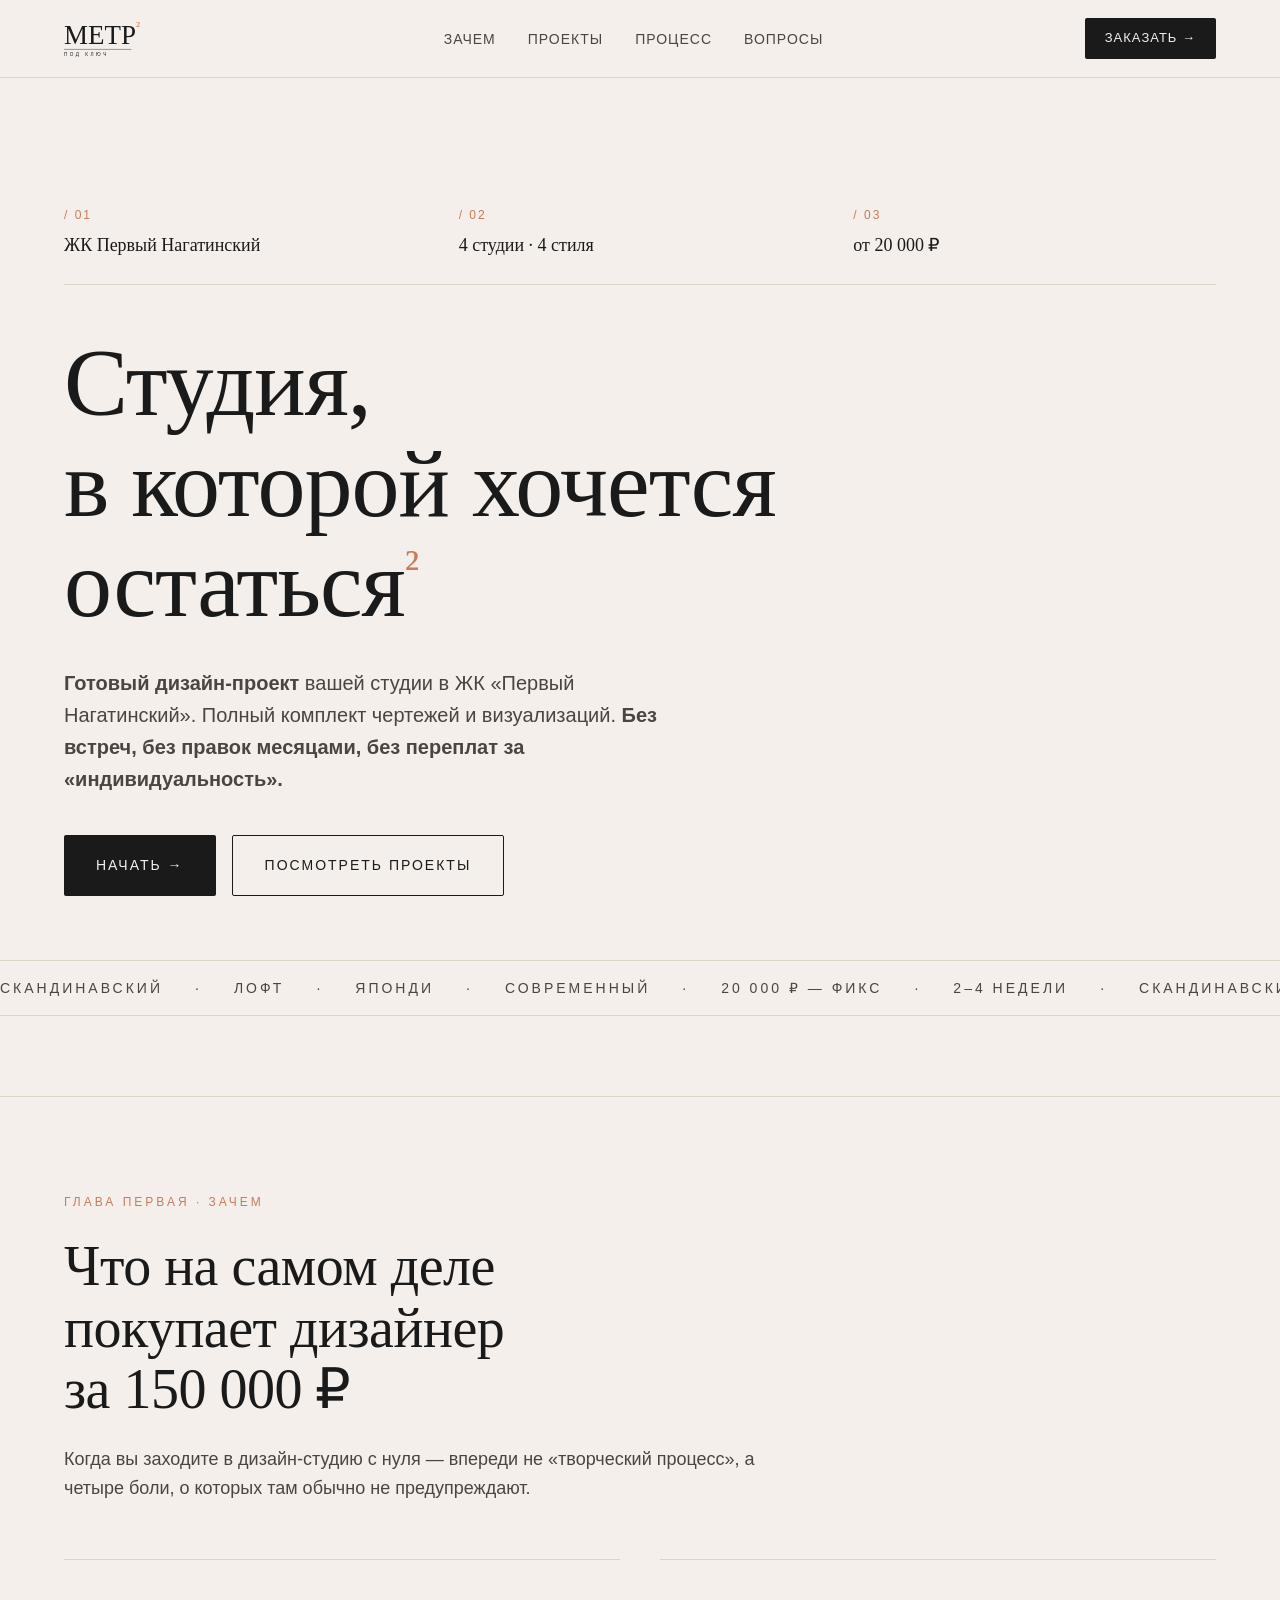
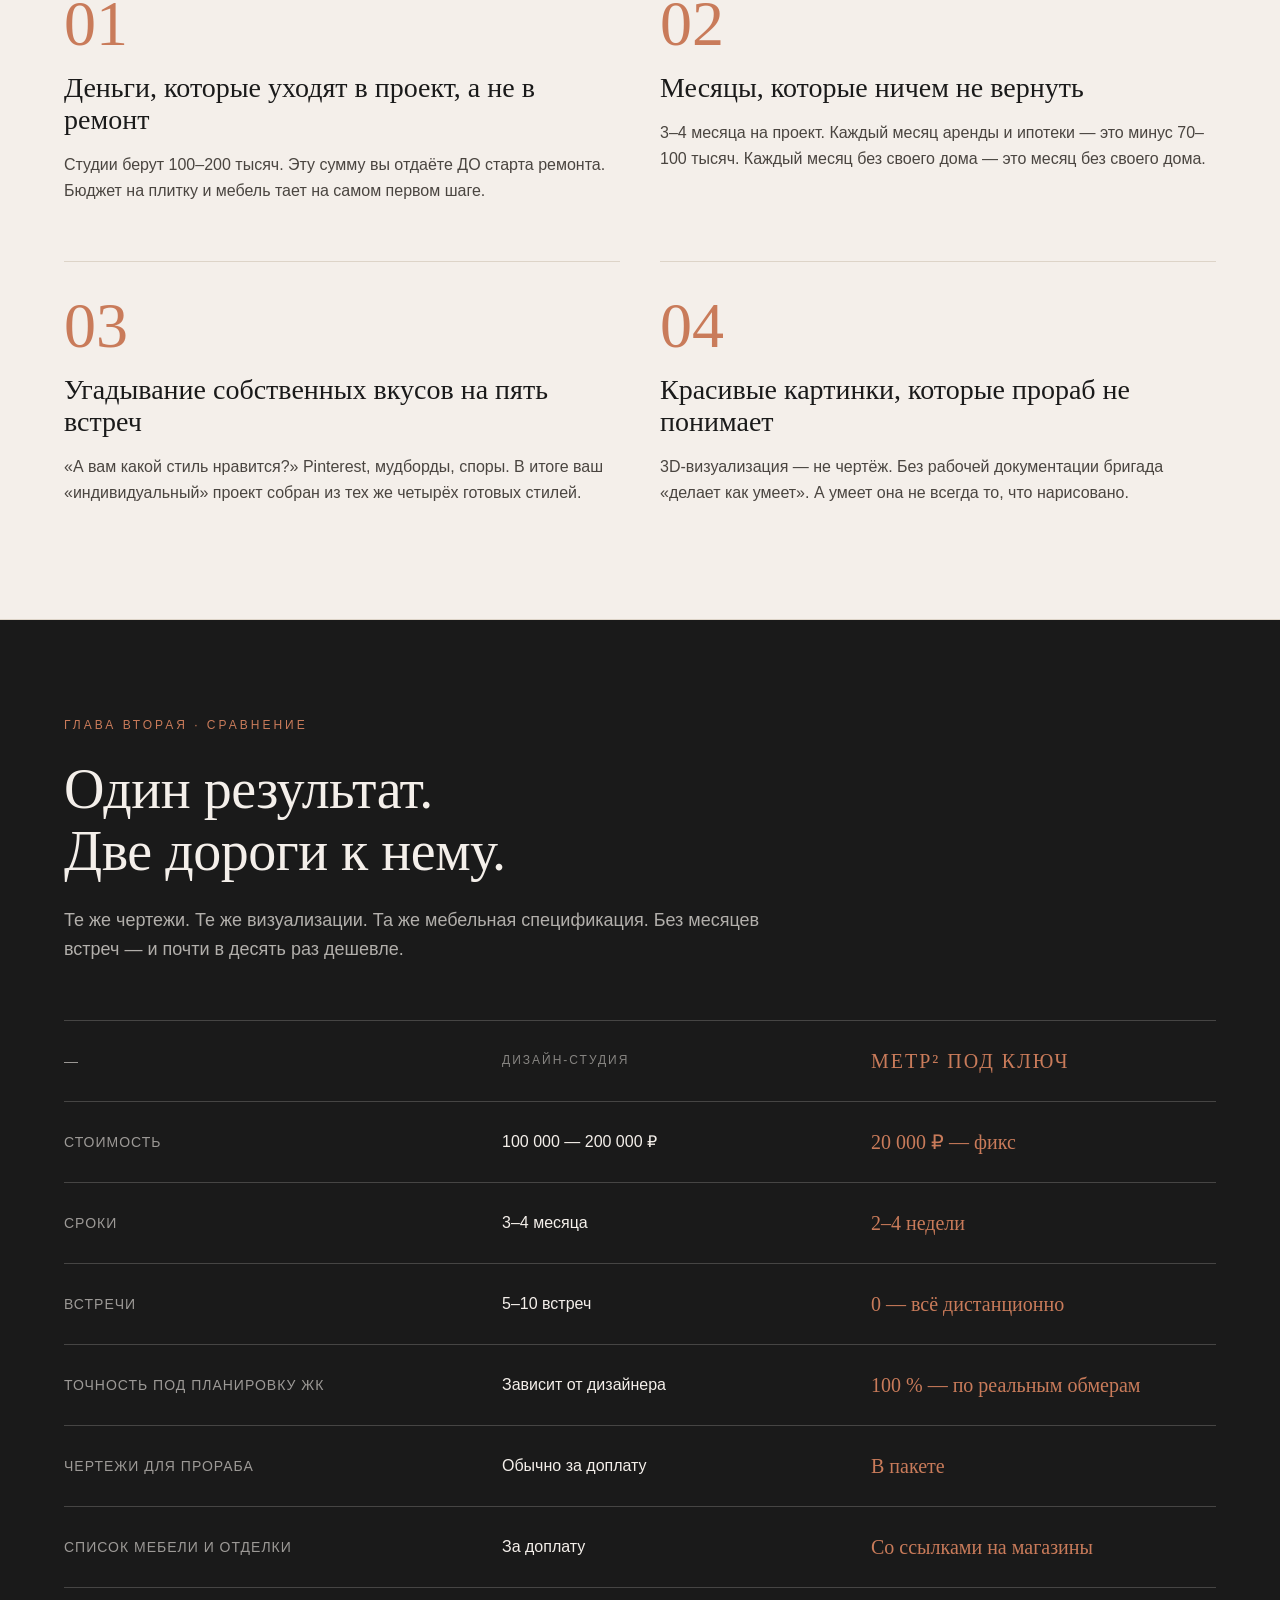
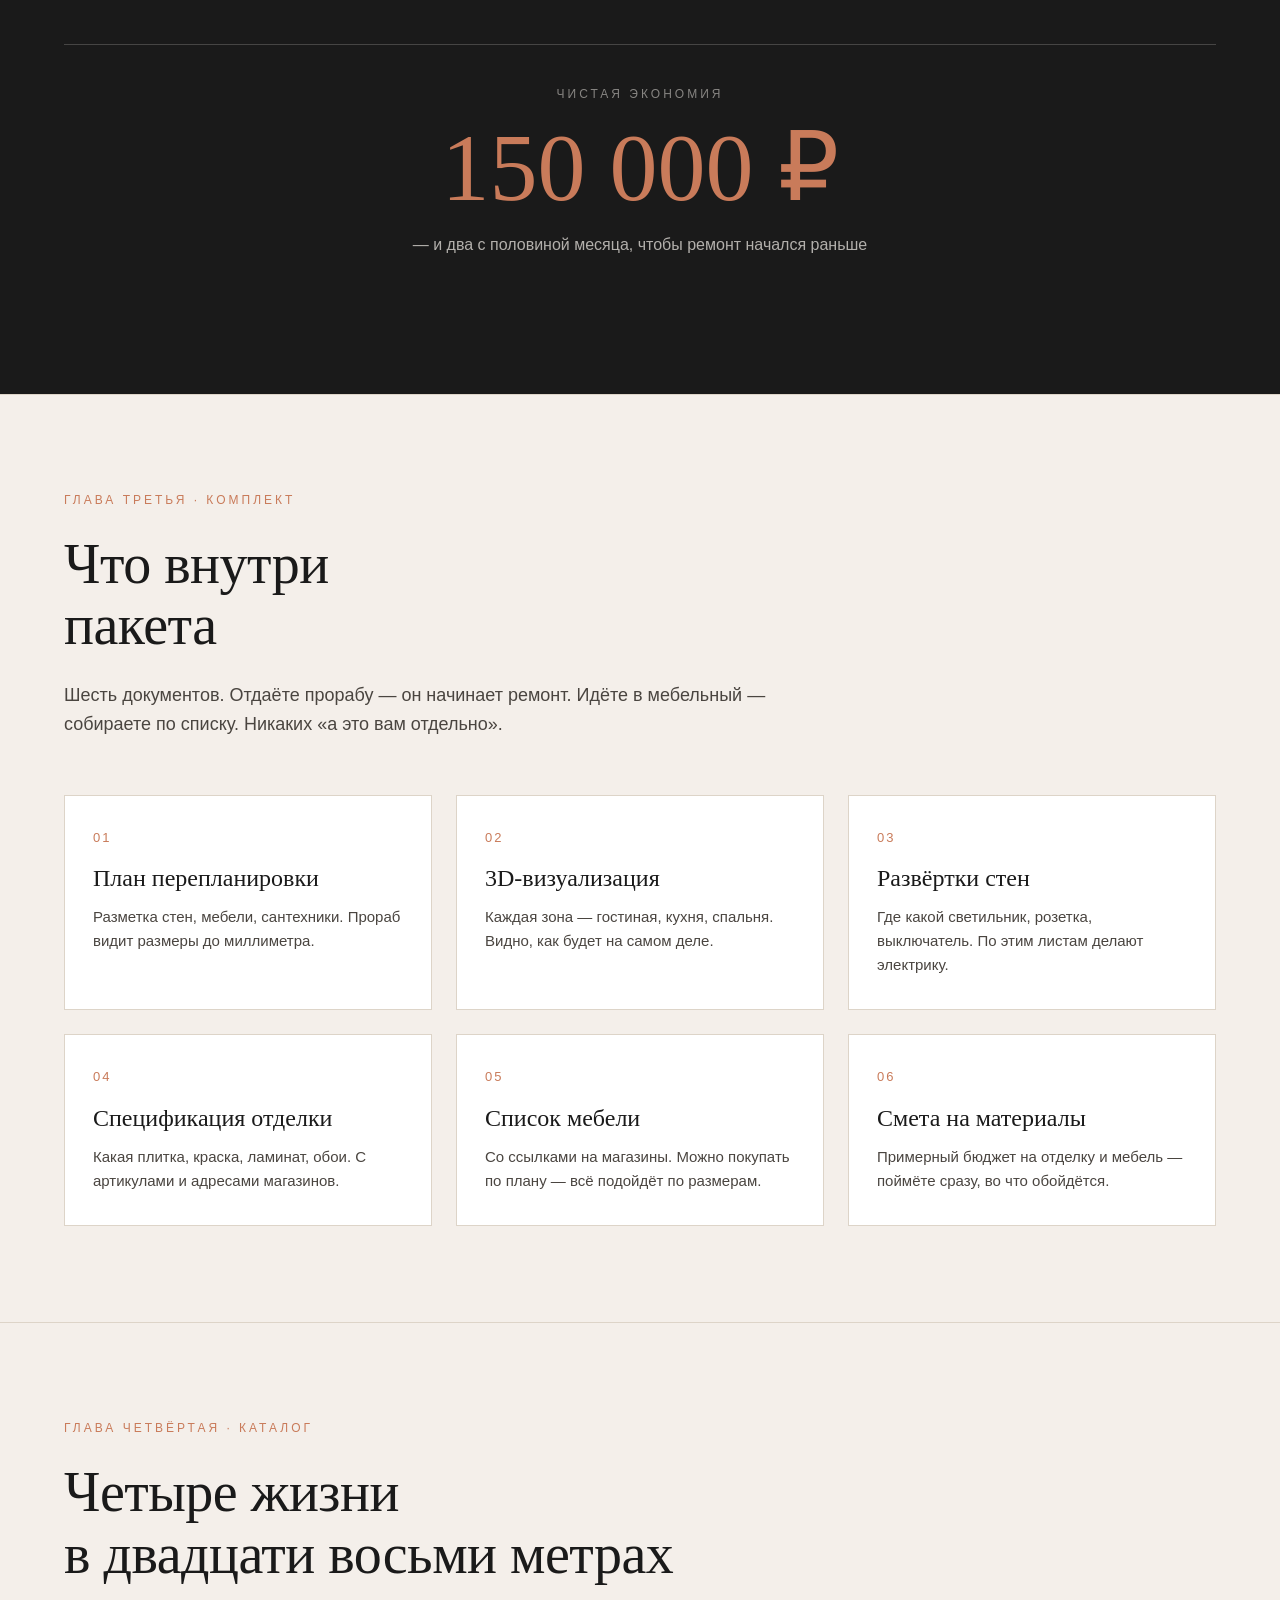
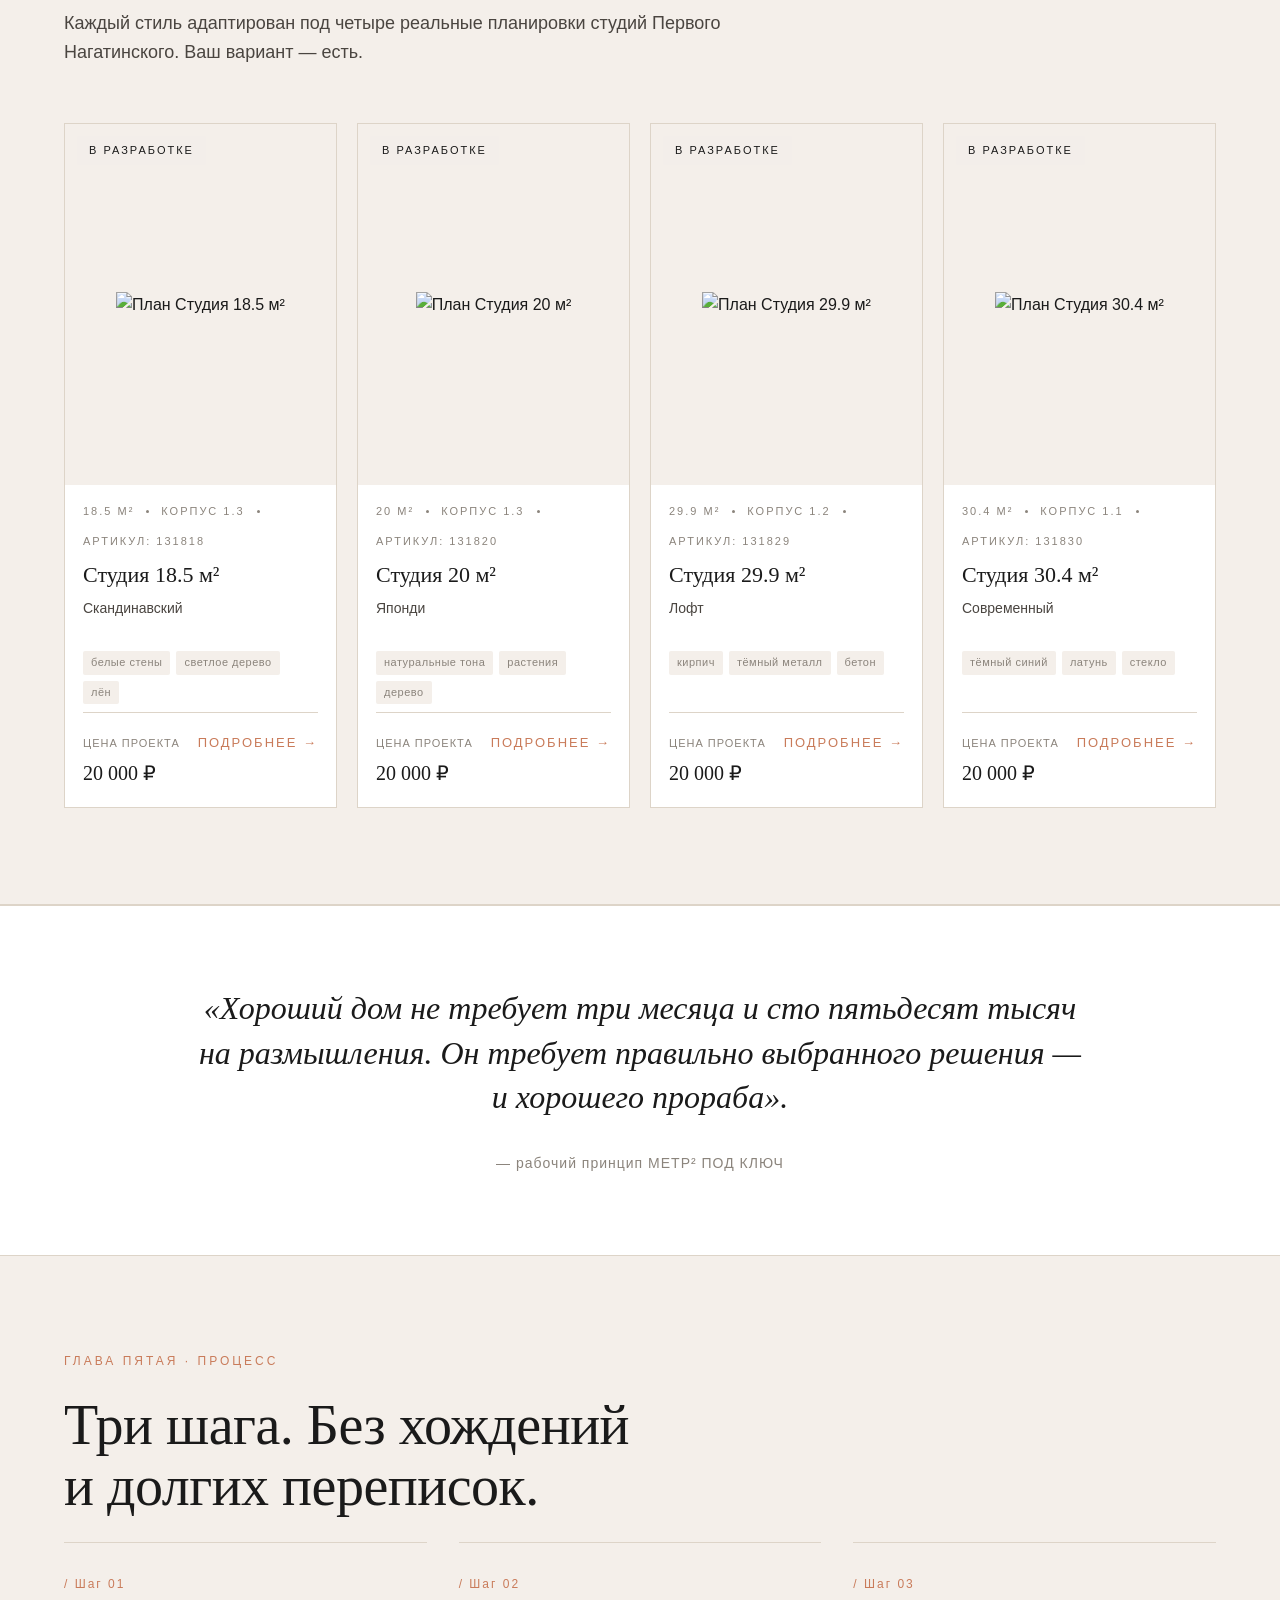
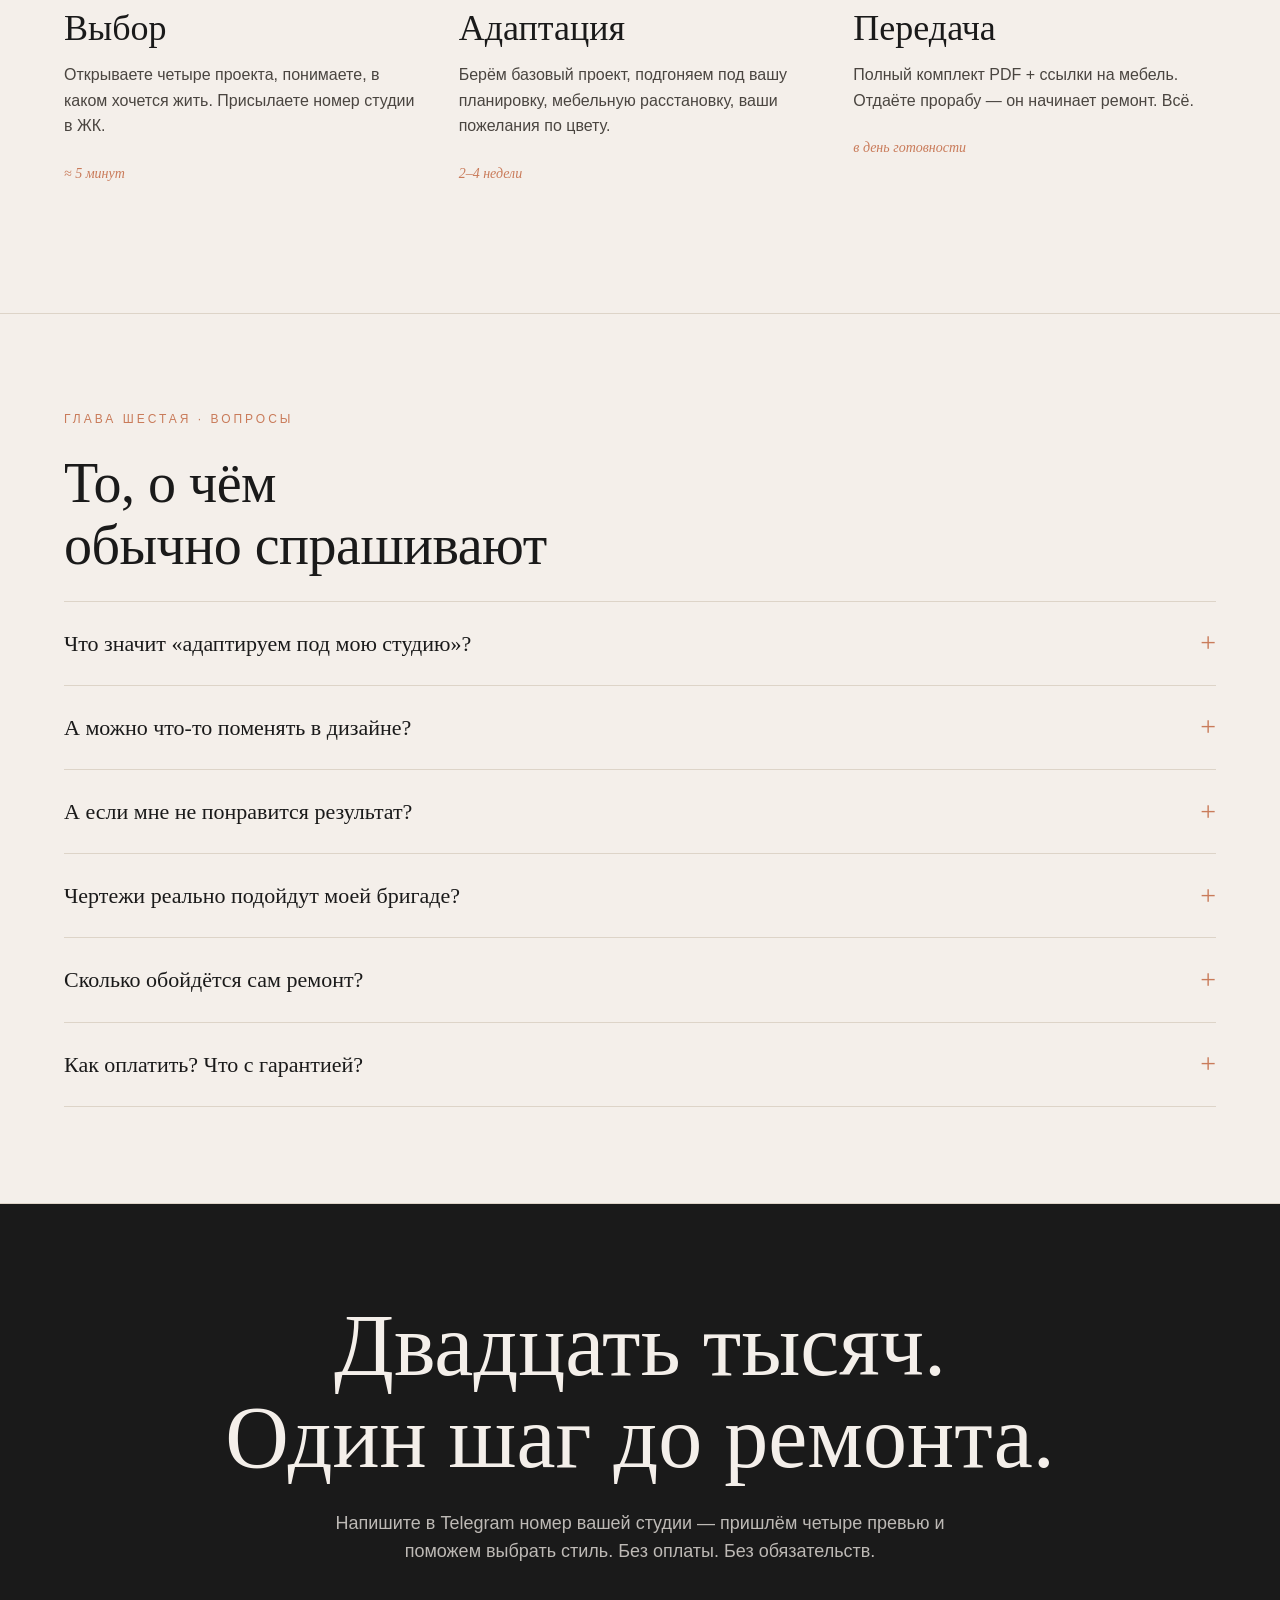
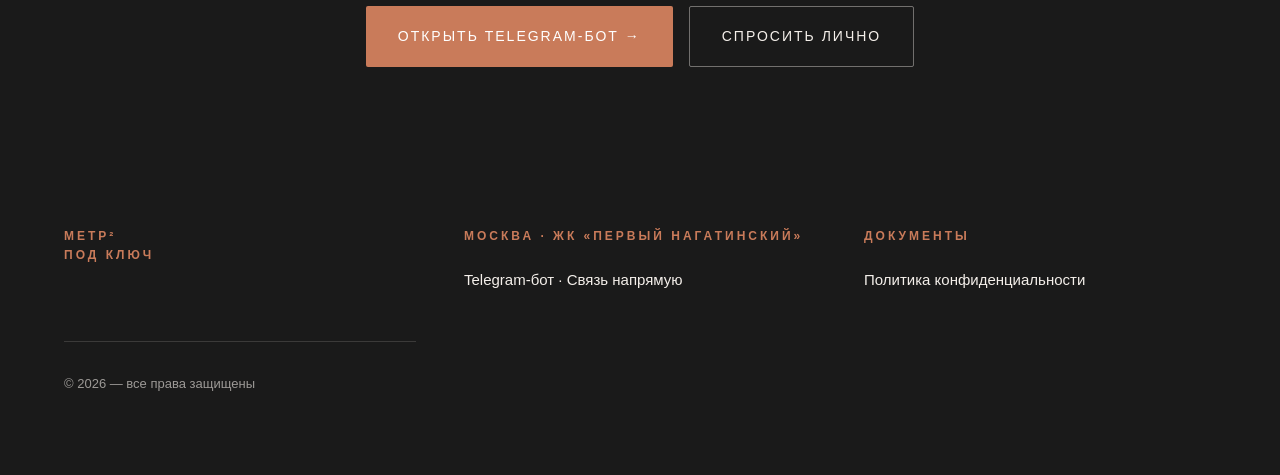
==== commit 19d5181d: "Apply pdf.vibe-project.ru/metr2 content: chapter-numbered sections, compare table, package list, FAQ" ====
--- a/site/index.html
+++ b/site/index.html
@@ -3,8 +3,8 @@
 <head>
   <meta charset="UTF-8">
   <meta name="viewport" content="width=device-width, initial-scale=1.0">
-  <title>МЕТР² ПОД КЛЮЧ — Дизайн студий в ЖК Первый Нагатинский за 20 000 ₽</title>
-  <meta name="description" content="Готовые дизайн-проекты для квартир-студий 20–30 м² в ЖК Первый Нагатинский. Фиксированная цена 20 000 ₽ за полный комплект чертежей, спецификаций и визуализаций.">
+  <title>МЕТР² — Студия за 20 000 ₽. ЖК «Первый Нагатинский».</title>
+  <meta name="description" content="Готовый дизайн-проект студии в ЖК «Первый Нагатинский». Журнальная эстетика. Полный комплект. 20 000 ₽ — фикс.">
   <link rel="stylesheet" href="assets/style.css">
   <link rel="icon" type="image/svg+xml" href="assets/logo.svg">
 </head>
@@ -15,107 +15,205 @@
     <a href="/" class="logo"><img src="assets/logo.svg" alt="МЕТР² ПОД КЛЮЧ"></a>
     <nav>
       <ul>
-        <li><a href="#catalog">Каталог</a></li>
-        <li><a href="#how">Как это работает</a></li>
-        <li><a href="#contacts">Контакты</a></li>
+        <li><a href="#why">Зачем</a></li>
+        <li><a href="#catalog">Проекты</a></li>
+        <li><a href="#process">Процесс</a></li>
+        <li><a href="#faq">Вопросы</a></li>
       </ul>
     </nav>
-    <a href="https://t.me/Metr_pod_klyuch_bot" class="btn-cta-header" target="_blank" rel="noopener">Связаться</a>
+    <a href="#cta" class="btn-cta-header">Заказать →</a>
   </div>
 </header>
 
 <section class="hero">
   <div class="container">
-    <div class="hero-eyebrow">ЖК «Первый Нагатинский» · Москва</div>
-    <h1>Готовый дизайн<br>под ваш <span class="accent">заезд</span></h1>
+    <div class="hero-eyebrow-grid">
+      <div class="he-cell"><span class="he-num">/ 01</span><span class="he-txt">ЖК Первый Нагатинский</span></div>
+      <div class="he-cell"><span class="he-num">/ 02</span><span class="he-txt">4 студии · 4 стиля</span></div>
+      <div class="he-cell"><span class="he-num">/ 03</span><span class="he-txt">от 20 000 ₽</span></div>
+    </div>
+    <h1>Студия,<br>в которой хочется<br>остаться<span class="hero-sup">²</span></h1>
     <p class="hero-lead">
-      Готовые дизайн-проекты для квартир-студий 20–30 м² в Первом Нагатинском. Полный комплект чертежей, спецификаций и визуализаций — за фиксированные 20 000 ₽. Без месяцев работы с дизайнером.
-    </p>
-    <div style="display: flex; gap: 16px; flex-wrap: wrap;">
-      <a href="#catalog" class="btn">Смотреть каталог</a>
-      <a href="https://t.me/Metr_pod_klyuch_bot" class="btn btn-outline" target="_blank" rel="noopener">Написать в Telegram</a>
-    </div>
-    <div class="hero-stats">
-      <div class="hero-stat">
-        <span class="num">4</span>
-        <span class="label">стиля на выбор</span>
-      </div>
-      <div class="hero-stat">
-        <span class="num">20–30</span>
-        <span class="label">м² целевая площадь</span>
-      </div>
-      <div class="hero-stat">
-        <span class="num">2–4</span>
-        <span class="label">недели на пакет</span>
-      </div>
-      <div class="hero-stat">
-        <span class="num">20 000</span>
-        <span class="label">фиксированная цена ₽</span>
-      </div>
+      <strong>Готовый дизайн-проект</strong> вашей студии в ЖК «Первый Нагатинский». Полный комплект чертежей и визуализаций. <strong>Без встреч, без правок месяцами, без переплат за «индивидуальность».</strong>
+    </p>
+    <div style="display:flex;gap:16px;flex-wrap:wrap;">
+      <a href="#cta" class="btn">Начать →</a>
+      <a href="#catalog" class="btn btn-outline">Посмотреть проекты</a>
+    </div>
+  </div>
+  <div class="ticker">
+    <div class="ticker-track">
+      <span>Скандинавский</span><span>·</span><span>Лофт</span><span>·</span><span>Японди</span><span>·</span><span>Современный</span><span>·</span><span>20 000 ₽ — фикс</span><span>·</span><span>2–4 недели</span><span>·</span>
+      <span>Скандинавский</span><span>·</span><span>Лофт</span><span>·</span><span>Японди</span><span>·</span><span>Современный</span><span>·</span><span>20 000 ₽ — фикс</span><span>·</span><span>2–4 недели</span><span>·</span>
     </div>
   </div>
 </section>
 
 <section class="section" id="why">
   <div class="container">
-    <div class="section-eyebrow">Зачем готовый проект</div>
-    <h2>Дизайн студии без переплат и сюрпризов</h2>
-    <p class="section-lead">
-      Индивидуальный проект у бюро — от 100 тыс ₽ и 3–4 месяца ожидания, даже на студию. Готовое решение под планировку Первого Нагатинского — 20 000 ₽ и пакет в руки за 2–4 недели.
-    </p>
-    <div class="why-grid">
-      <div class="why-card">
-        <span class="num">01</span>
-        <h3>Точно под ваш корпус</h3>
-        <p>Проекты разработаны под реальные планировки студий ЖК Первый Нагатинский в корпусах 1.1, 1.2, 1.3. Никакой подгонки в процессе ремонта.</p>
-      </div>
-      <div class="why-card">
-        <span class="num">02</span>
-        <h3>Полный комплект</h3>
-        <p>Планировка с расстановкой, визуализации, ведомости отделки, спецификация мебели и света, развёртки стен. Всё, что нужно бригаде.</p>
-      </div>
-      <div class="why-card">
-        <span class="num">03</span>
-        <h3>Фиксированная цена</h3>
-        <p>Цена проекта известна заранее. Без скрытых надбавок и почасовых счетов. Оплата только после согласования финального комплекта.</p>
-      </div>
+    <div class="chapter-line">Глава первая · Зачем</div>
+    <h2>Что на самом деле<br>покупает дизайнер<br>за 150 000 ₽</h2>
+    <p class="section-lead">
+      Когда вы заходите в дизайн-студию с нуля — впереди не «творческий процесс», а четыре боли, о которых там обычно не предупреждают.
+    </p>
+    <div class="problems-grid">
+      <div class="problem">
+        <span class="problem-num">01</span>
+        <h3>Деньги, которые уходят в проект, а не в ремонт</h3>
+        <p>Студии берут 100–200 тысяч. Эту сумму вы отдаёте ДО старта ремонта. Бюджет на плитку и мебель тает на самом первом шаге.</p>
+      </div>
+      <div class="problem">
+        <span class="problem-num">02</span>
+        <h3>Месяцы, которые ничем не вернуть</h3>
+        <p>3–4 месяца на проект. Каждый месяц аренды и ипотеки — это минус 70–100 тысяч. Каждый месяц без своего дома — это месяц без своего дома.</p>
+      </div>
+      <div class="problem">
+        <span class="problem-num">03</span>
+        <h3>Угадывание собственных вкусов на пять встреч</h3>
+        <p>«А вам какой стиль нравится?» Pinterest, мудборды, споры. В итоге ваш «индивидуальный» проект собран из тех же четырёх готовых стилей.</p>
+      </div>
+      <div class="problem">
+        <span class="problem-num">04</span>
+        <h3>Красивые картинки, которые прораб не понимает</h3>
+        <p>3D-визуализация — не чертёж. Без рабочей документации бригада «делает как умеет». А умеет она не всегда то, что нарисовано.</p>
+      </div>
+    </div>
+  </div>
+</section>
+
+<section class="section section-dark" id="compare">
+  <div class="container">
+    <div class="chapter-line">Глава вторая · Сравнение</div>
+    <h2>Один результат.<br>Две дороги к нему.</h2>
+    <p class="section-lead">
+      Те же чертежи. Те же визуализации. Та же мебельная спецификация. Без месяцев встреч — и почти в десять раз дешевле.
+    </p>
+    <div class="compare-table">
+      <div class="ct-head"><span class="ct-key">—</span><span>Дизайн-студия</span><span class="ct-us">МЕТР² ПОД КЛЮЧ</span></div>
+      <div class="ct-row"><span class="ct-key">Стоимость</span><span>100 000 — 200 000 ₽</span><span class="ct-us">20 000 ₽ — фикс</span></div>
+      <div class="ct-row"><span class="ct-key">Сроки</span><span>3–4 месяца</span><span class="ct-us">2–4 недели</span></div>
+      <div class="ct-row"><span class="ct-key">Встречи</span><span>5–10 встреч</span><span class="ct-us">0 — всё дистанционно</span></div>
+      <div class="ct-row"><span class="ct-key">Точность под планировку ЖК</span><span>Зависит от дизайнера</span><span class="ct-us">100 % — по реальным обмерам</span></div>
+      <div class="ct-row"><span class="ct-key">Чертежи для прораба</span><span>Обычно за доплату</span><span class="ct-us">В пакете</span></div>
+      <div class="ct-row"><span class="ct-key">Список мебели и отделки</span><span>За доплату</span><span class="ct-us">Со ссылками на магазины</span></div>
+    </div>
+    <div class="savings">
+      <span class="savings-eyebrow">Чистая экономия</span>
+      <span class="savings-amount">150 000 ₽</span>
+      <span class="savings-tail">— и два с половиной месяца, чтобы ремонт начался раньше</span>
+    </div>
+  </div>
+</section>
+
+<section class="section" id="package">
+  <div class="container">
+    <div class="chapter-line">Глава третья · Комплект</div>
+    <h2>Что внутри<br>пакета</h2>
+    <p class="section-lead">
+      Шесть документов. Отдаёте прорабу — он начинает ремонт. Идёте в мебельный — собираете по списку. Никаких «а это вам отдельно».
+    </p>
+    <div class="package-grid">
+      <div class="pkg"><span class="pkg-num">01</span><h3>План перепланировки</h3><p>Разметка стен, мебели, сантехники. Прораб видит размеры до миллиметра.</p></div>
+      <div class="pkg"><span class="pkg-num">02</span><h3>3D-визуализация</h3><p>Каждая зона — гостиная, кухня, спальня. Видно, как будет на самом деле.</p></div>
+      <div class="pkg"><span class="pkg-num">03</span><h3>Развёртки стен</h3><p>Где какой светильник, розетка, выключатель. По этим листам делают электрику.</p></div>
+      <div class="pkg"><span class="pkg-num">04</span><h3>Спецификация отделки</h3><p>Какая плитка, краска, ламинат, обои. С артикулами и адресами магазинов.</p></div>
+      <div class="pkg"><span class="pkg-num">05</span><h3>Список мебели</h3><p>Со ссылками на магазины. Можно покупать по плану — всё подойдёт по размерам.</p></div>
+      <div class="pkg"><span class="pkg-num">06</span><h3>Смета на материалы</h3><p>Примерный бюджет на отделку и мебель — поймёте сразу, во что обойдётся.</p></div>
     </div>
   </div>
 </section>
 
 <section class="section" id="catalog">
   <div class="container">
-    <div class="section-eyebrow">Каталог</div>
-    <h2>Выберите свой стиль</h2>
-    <p class="section-lead">
-      Четыре готовых проекта в разных стилях для студий 20–30 м². Кликните карточку — увидите подробности и визуализации. Готовы оформить — кнопка ведёт в Telegram-бот.
+    <div class="chapter-line">Глава четвёртая · Каталог</div>
+    <h2>Четыре жизни<br>в двадцати восьми метрах</h2>
+    <p class="section-lead">
+      Каждый стиль адаптирован под четыре реальные планировки студий Первого Нагатинского. Ваш вариант — есть.
     </p>
     <div class="catalog-grid" id="catalog-grid">
-      <!-- Cards injected by JS from data/projects.json -->
-    </div>
-  </div>
-</section>
-
-<section class="section" id="how">
-  <div class="container">
-    <div class="section-eyebrow">Как это работает</div>
-    <h2>Три шага до пакета</h2>
-    <p class="section-lead">
-      От выбора проекта до полного комплекта документов — максимум 4 недели.
-    </p>
-    <div class="steps-grid">
-      <div class="step">
-        <h3>Выбираете проект</h3>
-        <p>В каталоге — все доступные планировки под Первый Нагатинский. Кликаете «Хочу этот проект» — попадаете в Telegram-бот.</p>
-      </div>
-      <div class="step">
-        <h3>Оставляете заявку</h3>
-        <p>В боте — короткая анкета: имя, телефон, удобный канал связи, сроки ремонта. Лично с вами свяжусь в течение дня.</p>
-      </div>
-      <div class="step">
-        <h3>Получаете пакет</h3>
-        <p>После оплаты — полный комплект чертежей и спецификаций. Срок — 2–4 недели в зависимости от типа квартиры.</p>
-      </div>
+      <!-- cards injected by script.js -->
+    </div>
+  </div>
+</section>
+
+<section class="quote-section">
+  <div class="container">
+    <blockquote>
+      «Хороший дом не требует три месяца и сто пятьдесят тысяч на размышления. Он требует правильно выбранного решения — и хорошего прораба».
+    </blockquote>
+    <cite>— рабочий принцип МЕТР² ПОД КЛЮЧ</cite>
+  </div>
+</section>
+
+<section class="section" id="process">
+  <div class="container">
+    <div class="chapter-line">Глава пятая · Процесс</div>
+    <h2>Три шага. Без хождений<br>и долгих переписок.</h2>
+    <div class="process-grid">
+      <div class="step-v2">
+        <div class="step-eyebrow">/ Шаг 01</div>
+        <h3>Выбор</h3>
+        <p>Открываете четыре проекта, понимаете, в каком хочется жить. Присылаете номер студии в ЖК.</p>
+        <div class="step-time">≈ 5 минут</div>
+      </div>
+      <div class="step-v2">
+        <div class="step-eyebrow">/ Шаг 02</div>
+        <h3>Адаптация</h3>
+        <p>Берём базовый проект, подгоняем под вашу планировку, мебельную расстановку, ваши пожелания по цвету.</p>
+        <div class="step-time">2–4 недели</div>
+      </div>
+      <div class="step-v2">
+        <div class="step-eyebrow">/ Шаг 03</div>
+        <h3>Передача</h3>
+        <p>Полный комплект PDF + ссылки на мебель. Отдаёте прорабу — он начинает ремонт. Всё.</p>
+        <div class="step-time">в день готовности</div>
+      </div>
+    </div>
+  </div>
+</section>
+
+<section class="section" id="faq">
+  <div class="container">
+    <div class="chapter-line">Глава шестая · Вопросы</div>
+    <h2>То, о чём<br>обычно спрашивают</h2>
+    <div class="faq-list">
+      <details class="faq-item">
+        <summary>Что значит «адаптируем под мою студию»?</summary>
+        <p>У нас есть точные планировки всех студий Первого Нагатинского. Мы берём базовый проект и подгоняем мебельную расстановку, расположение света и розеток под конкретно вашу — чтобы ничего не пришлось «додумывать» на месте.</p>
+      </details>
+      <details class="faq-item">
+        <summary>А можно что-то поменять в дизайне?</summary>
+        <p>Да. В пакет входят две правки: можно поменять цвет акцента, заменить отдельные предметы мебели, попросить другой светильник. Глубже — обсуждаем индивидуально.</p>
+      </details>
+      <details class="faq-item">
+        <summary>А если мне не понравится результат?</summary>
+        <p>Сначала вы видите превью — 1–2 ключевых ракурса. Если стиль не «ваш» — меняем на другой из четырёх готовых без доплат. Полную визуализацию делаем после того, как направление подтверждено.</p>
+      </details>
+      <details class="faq-item">
+        <summary>Чертежи реально подойдут моей бригаде?</summary>
+        <p>Да. Они сделаны по нормам и читаются любым прорабом. Если у бригады возникнет вопрос — отвечаем в чате бесплатно в течение всего ремонта.</p>
+      </details>
+      <details class="faq-item">
+        <summary>Сколько обойдётся сам ремонт?</summary>
+        <p>В пакете есть примерная смета на материалы и мебель — от 600 тыс. до 1,2 млн в зависимости от стиля и комплектации. Работа бригады — отдельно, от 8–12 тыс. ₽/м². Мы не делаем сам ремонт, но можем порекомендовать проверенные бригады в Нагатинском.</p>
+      </details>
+      <details class="faq-item">
+        <summary>Как оплатить? Что с гарантией?</summary>
+        <p>Оплата на карту или по счёту. После оплаты — договор-оферта. Передумали в течение 7 дней — возвращаем 100%. После старта разработки — возврат пропорционально готовности.</p>
+      </details>
+    </div>
+  </div>
+</section>
+
+<section class="cta-section" id="cta">
+  <div class="container">
+    <h2>Двадцать тысяч.<br>Один шаг до ремонта.</h2>
+    <p class="cta-lead">
+      Напишите в Telegram номер вашей студии — пришлём четыре превью и поможем выбрать стиль. Без оплаты. Без обязательств.
+    </p>
+    <div style="display:flex;gap:16px;flex-wrap:wrap;justify-content:center;">
+      <a href="https://t.me/Metr_pod_klyuch_bot" class="btn" target="_blank" rel="noopener">Открыть Telegram-бот →</a>
+      <a href="https://t.me/Dmitry_Dolgoter" class="btn btn-outline" target="_blank" rel="noopener">Спросить лично</a>
     </div>
   </div>
 </section>
@@ -123,14 +221,11 @@
 <footer class="site-footer" id="contacts">
   <div class="container">
     <div>
-      <h4>МЕТР² ПОД КЛЮЧ</h4>
-      <p>Готовые дизайн-проекты под планировки ЖК «Первый Нагатинский».</p>
-      <p>Москва.</p>
+      <h4>МЕТР²<br>ПОД КЛЮЧ</h4>
     </div>
     <div>
-      <h4>Связь</h4>
-      <p><a href="https://t.me/Metr_pod_klyuch_bot" target="_blank" rel="noopener">Telegram-бот заявок</a></p>
-      <p><a href="https://t.me/Dmitry_Dolgoter" target="_blank" rel="noopener">Telegram автору</a></p>
+      <h4>Москва · ЖК «Первый Нагатинский»</h4>
+      <p><a href="https://t.me/Metr_pod_klyuch_bot" target="_blank" rel="noopener">Telegram-бот</a> · <a href="https://t.me/Dmitry_Dolgoter" target="_blank" rel="noopener">Связь напрямую</a></p>
     </div>
     <div>
       <h4>Документы</h4>
@@ -139,12 +234,11 @@
   </div>
   <div class="container">
     <div class="copy">
-      <span>© 2026 МЕТР² ПОД КЛЮЧ. Все права защищены.</span>
-      <span>Сайт не является публичной офертой.</span>
+      <span>© 2026 — все права защищены</span>
     </div>
   </div>
 </footer>
 
-<script src="assets/script.js?v=3"></script>
+<script src="assets/script.js?v=5"></script>
 </body>
 </html>
--- a/site/assets/style.css
+++ b/site/assets/style.css
@@ -213,8 +213,14 @@
 /* Catalog */
 .catalog-grid {
   display: grid;
-  grid-template-columns: repeat(auto-fill, minmax(320px, 1fr));
-  gap: 24px;
+  grid-template-columns: repeat(4, 1fr);
+  gap: 20px;
+}
+@media (max-width: 1100px) {
+  .catalog-grid { grid-template-columns: repeat(2, 1fr); }
+}
+@media (max-width: 600px) {
+  .catalog-grid { grid-template-columns: 1fr; }
 }
 .project-card {
   background: var(--bg-card);
@@ -640,3 +646,505 @@
   .thumb-label { font-size: 9px; padding: 4px 2px; }
   .carousel-arrow { width: 40px; height: 40px; font-size: 24px; }
 }
+
+/* ==CAROUSEL-FIX-V2-START== */
+.project-card-plan {
+  aspect-ratio: 3/4;
+  padding: 8px;
+  background-color: #F4EFEA;
+  position: relative;
+  overflow: hidden;
+  display: flex;
+  align-items: center;
+  justify-content: center;
+}
+.project-card-plan img {
+  max-width: 100%;
+  max-height: 100%;
+  width: auto;
+  height: auto;
+  object-fit: contain;
+  display: block;
+}
+.project-card-plan .status {
+  position: absolute;
+  top: 12px;
+  left: 12px;
+  background: rgba(244,239,234,0.95);
+  color: #1A1A1A;
+  font-size: 11px;
+  letter-spacing: 2px;
+  text-transform: uppercase;
+  padding: 6px 12px;
+  border-radius: 2px;
+  z-index: 2;
+}
+.project-card-plan .status.ready { background: #C97B5A; color: #fff; }
+.carousel { display: flex; flex-direction: column; gap: 12px; }
+.carousel-main {
+  position: relative;
+  height: 540px;
+  background-color: #F4EFEA;
+  overflow: hidden;
+  border: 1px solid #DDD4C8;
+}
+.carousel-slide {
+  position: absolute;
+  inset: 0;
+  display: flex;
+  align-items: center;
+  justify-content: center;
+  opacity: 0;
+  transition: opacity .3s;
+  padding: 20px;
+}
+.carousel-slide.active { opacity: 1; z-index: 2; }
+.carousel-slide img { max-width: 100%; max-height: 100%; object-fit: contain; }
+.carousel-slide:not(:first-child) { padding: 0; }
+.carousel-slide:not(:first-child) img { width: 100%; height: 100%; object-fit: cover; }
+.carousel-arrow {
+  position: absolute;
+  top: 50%;
+  transform: translateY(-50%);
+  width: 44px;
+  height: 44px;
+  border-radius: 50%;
+  background: rgba(244,239,234,.92);
+  border: 1px solid #DDD4C8;
+  color: #1A1A1A;
+  font-size: 26px;
+  line-height: 1;
+  cursor: pointer;
+  z-index: 10;
+  display: flex;
+  align-items: center;
+  justify-content: center;
+}
+.carousel-arrow.prev { left: 12px; }
+.carousel-arrow.next { right: 12px; }
+.carousel-arrow:hover { background: #C97B5A; color: #fff; }
+.carousel-counter {
+  position: absolute;
+  bottom: 12px;
+  right: 12px;
+  background: rgba(26,26,26,.85);
+  color: #F4EFEA;
+  font-size: 12px;
+  padding: 6px 10px;
+  border-radius: 2px;
+  z-index: 10;
+}
+.carousel-thumbs {
+  display: grid;
+  grid-template-columns: repeat(4, 1fr);
+  gap: 8px;
+}
+.thumb {
+  background: #fff;
+  border: 1px solid #DDD4C8;
+  padding: 0;
+  cursor: pointer;
+  display: flex;
+  flex-direction: column;
+  overflow: hidden;
+  font: inherit;
+}
+.thumb:hover { border-color: #C97B5A; }
+.thumb.active { border-color: #C97B5A; border-width: 2px; }
+.thumb img {
+  width: 100%;
+  aspect-ratio: 4/3;
+  object-fit: contain;
+  background: #F4EFEA;
+  padding: 4px;
+}
+.thumb:not(:first-child) img { object-fit: cover; padding: 0; }
+.thumb-label {
+  font-size: 11px;
+  color: #4A4540;
+  text-align: center;
+  padding: 6px 4px;
+  background: #fff;
+  border-top: 1px solid #DDD4C8;
+}
+.thumb.active .thumb-label { color: #C97B5A; }
+.project-detail-grid {
+  display: grid;
+  grid-template-columns: 1.4fr 1fr;
+  gap: 48px;
+  align-items: start;
+}
+@media (max-width: 768px) {
+  .project-detail-grid { grid-template-columns: 1fr; }
+  .carousel-main { height: 360px; }
+}
+/* ==CAROUSEL-FIX-V2-END== */
+
+/* ==CATALOG-4COL-V3-START== */
+.project-card h3 { font-size: 22px; }
+.project-card .subtitle { font-size: 14px; }
+.project-card .price { font-size: 20px; }
+.project-card-body { padding: 18px; }
+.project-card-plan { padding: 6px; }
+.project-meta { font-size: 11px; flex-wrap: wrap; }
+/* ==CATALOG-4COL-V3-END== */
+
+/* ==VIBE-STYLE-START== */
+
+/* Hero eyebrow grid */
+.hero-eyebrow-grid {
+  display: grid;
+  grid-template-columns: repeat(3, 1fr);
+  gap: 32px;
+  padding: 32px 0 24px;
+  border-bottom: 1px solid var(--line);
+  margin-bottom: 48px;
+}
+.he-cell { display: flex; flex-direction: column; gap: 6px; }
+.he-num { font-size: 12px; letter-spacing: 2px; color: var(--accent); font-family: Helvetica, sans-serif; }
+.he-txt { font-family: Georgia, serif; font-size: 18px; color: var(--text); }
+.hero h1 .hero-sup { font-family: Georgia, serif; color: var(--accent); font-size: 0.5em; vertical-align: super; }
+
+/* Hero ticker */
+.ticker {
+  margin-top: 64px;
+  border-top: 1px solid var(--line);
+  border-bottom: 1px solid var(--line);
+  overflow: hidden;
+  padding: 16px 0;
+  background: var(--bg);
+}
+.ticker-track {
+  display: flex;
+  gap: 32px;
+  animation: ticker-slide 40s linear infinite;
+  white-space: nowrap;
+  font-family: Helvetica, sans-serif;
+  font-size: 14px;
+  letter-spacing: 3px;
+  text-transform: uppercase;
+  color: var(--text-soft);
+}
+.ticker-track span { display: inline-block; }
+@keyframes ticker-slide {
+  from { transform: translateX(0); }
+  to { transform: translateX(-50%); }
+}
+
+/* Chapter line */
+.chapter-line {
+  font-family: Helvetica, sans-serif;
+  font-size: 12px;
+  letter-spacing: 3px;
+  text-transform: uppercase;
+  color: var(--accent);
+  margin-bottom: 24px;
+}
+
+/* Problems grid */
+.problems-grid {
+  display: grid;
+  grid-template-columns: repeat(2, 1fr);
+  gap: 40px;
+  margin-top: 16px;
+}
+.problem {
+  border-top: 1px solid var(--line);
+  padding: 32px 0 16px;
+}
+.problem-num {
+  font-family: Georgia, serif;
+  font-size: 64px;
+  color: var(--accent);
+  display: block;
+  margin-bottom: 16px;
+  line-height: 1;
+}
+.problem h3 {
+  font-family: Georgia, serif;
+  font-size: 28px;
+  font-weight: 400;
+  line-height: 1.15;
+  margin-bottom: 16px;
+}
+.problem p {
+  color: var(--text-soft);
+  font-size: 16px;
+  line-height: 1.65;
+}
+@media (max-width: 768px) {
+  .problems-grid { grid-template-columns: 1fr; gap: 24px; }
+  .problem-num { font-size: 48px; }
+  .problem h3 { font-size: 22px; }
+}
+
+/* Section dark — used for compare */
+.section-dark {
+  background: var(--text);
+  color: var(--bg);
+  margin: 0 -100vw;
+  padding-left: 100vw;
+  padding-right: 100vw;
+}
+.section-dark h2 { color: var(--bg); }
+.section-dark .section-lead { color: rgba(244,239,234,0.7); }
+.section-dark .chapter-line { color: var(--accent); }
+
+/* Compare table */
+.compare-table {
+  border-top: 1px solid rgba(244,239,234,0.2);
+  margin-top: 32px;
+}
+.ct-head, .ct-row {
+  display: grid;
+  grid-template-columns: 1.2fr 1fr 1fr;
+  gap: 24px;
+  align-items: center;
+  padding: 24px 0;
+  border-bottom: 1px solid rgba(244,239,234,0.2);
+  font-family: Helvetica, sans-serif;
+  font-size: 16px;
+}
+.ct-head {
+  font-size: 12px;
+  letter-spacing: 2px;
+  text-transform: uppercase;
+  color: rgba(244,239,234,0.5);
+}
+.ct-key {
+  font-size: 14px;
+  color: rgba(244,239,234,0.6);
+  letter-spacing: 1px;
+  text-transform: uppercase;
+}
+.ct-us {
+  font-family: Georgia, serif;
+  font-size: 20px;
+  color: var(--accent);
+}
+
+.savings {
+  margin-top: 56px;
+  text-align: center;
+  padding: 40px;
+  border-top: 1px solid rgba(244,239,234,0.2);
+}
+.savings-eyebrow {
+  display: block;
+  font-size: 12px;
+  letter-spacing: 3px;
+  text-transform: uppercase;
+  color: rgba(244,239,234,0.5);
+  margin-bottom: 16px;
+}
+.savings-amount {
+  display: block;
+  font-family: Georgia, serif;
+  font-size: 96px;
+  color: var(--accent);
+  line-height: 1;
+  margin-bottom: 16px;
+}
+.savings-tail {
+  display: block;
+  font-size: 16px;
+  color: rgba(244,239,234,0.7);
+  max-width: 600px;
+  margin: 0 auto;
+}
+
+@media (max-width: 768px) {
+  .ct-head, .ct-row { grid-template-columns: 1fr; gap: 4px; padding: 16px 0; }
+  .ct-key { font-size: 11px; }
+  .savings-amount { font-size: 56px; }
+}
+
+/* Package grid */
+.package-grid {
+  display: grid;
+  grid-template-columns: repeat(3, 1fr);
+  gap: 24px;
+  margin-top: 16px;
+}
+.pkg {
+  border: 1px solid var(--line);
+  padding: 32px 28px;
+  background: var(--bg-card);
+}
+.pkg-num {
+  display: block;
+  font-family: Helvetica, sans-serif;
+  font-size: 13px;
+  letter-spacing: 2px;
+  color: var(--accent);
+  margin-bottom: 16px;
+}
+.pkg h3 {
+  font-family: Georgia, serif;
+  font-size: 24px;
+  font-weight: 400;
+  margin-bottom: 12px;
+  line-height: 1.2;
+}
+.pkg p { color: var(--text-soft); font-size: 15px; line-height: 1.6; }
+@media (max-width: 900px) { .package-grid { grid-template-columns: 1fr 1fr; } }
+@media (max-width: 600px) { .package-grid { grid-template-columns: 1fr; } }
+
+/* Quote section */
+.quote-section {
+  padding: 80px 0;
+  border-top: 1px solid var(--line);
+  border-bottom: 1px solid var(--line);
+  background: var(--bg-card);
+}
+.quote-section blockquote {
+  font-family: Georgia, serif;
+  font-size: 32px;
+  line-height: 1.4;
+  font-style: italic;
+  color: var(--text);
+  max-width: 900px;
+  margin: 0 auto;
+  text-align: center;
+}
+.quote-section cite {
+  display: block;
+  margin-top: 32px;
+  text-align: center;
+  font-size: 14px;
+  letter-spacing: 1px;
+  color: var(--text-muted);
+  font-style: normal;
+}
+@media (max-width: 768px) {
+  .quote-section blockquote { font-size: 22px; }
+}
+
+/* Process v2 — steps */
+.process-grid {
+  display: grid;
+  grid-template-columns: repeat(3, 1fr);
+  gap: 32px;
+  margin-top: 16px;
+}
+.step-v2 {
+  padding: 32px 0;
+  border-top: 1px solid var(--line);
+}
+.step-eyebrow {
+  font-family: Helvetica, sans-serif;
+  font-size: 12px;
+  letter-spacing: 2px;
+  color: var(--accent);
+  margin-bottom: 16px;
+}
+.step-v2 h3 {
+  font-family: Georgia, serif;
+  font-size: 36px;
+  font-weight: 400;
+  margin-bottom: 16px;
+  line-height: 1;
+}
+.step-v2 p { color: var(--text-soft); margin-bottom: 24px; font-size: 16px; line-height: 1.6; }
+.step-time {
+  font-family: Georgia, serif;
+  font-size: 14px;
+  font-style: italic;
+  color: var(--accent);
+}
+@media (max-width: 768px) { .process-grid { grid-template-columns: 1fr; } }
+
+/* FAQ */
+.faq-list {
+  margin-top: 16px;
+  border-top: 1px solid var(--line);
+}
+.faq-item {
+  border-bottom: 1px solid var(--line);
+  padding: 24px 0;
+}
+.faq-item summary {
+  font-family: Georgia, serif;
+  font-size: 22px;
+  cursor: pointer;
+  list-style: none;
+  position: relative;
+  padding-right: 40px;
+  color: var(--text);
+}
+.faq-item summary::-webkit-details-marker { display: none; }
+.faq-item summary::after {
+  content: '+';
+  position: absolute;
+  right: 0;
+  top: 50%;
+  transform: translateY(-50%);
+  font-size: 28px;
+  color: var(--accent);
+  transition: transform 0.2s;
+}
+.faq-item[open] summary::after { content: '−'; }
+.faq-item p {
+  margin-top: 16px;
+  color: var(--text-soft);
+  font-size: 16px;
+  line-height: 1.7;
+}
+
+/* CTA section */
+.cta-section {
+  padding: 96px 0;
+  background: var(--text);
+  color: var(--bg);
+  text-align: center;
+}
+.cta-section h2 {
+  color: var(--bg);
+  font-family: Georgia, serif;
+  font-size: clamp(40px, 7vw, 88px);
+  line-height: 1.05;
+  font-weight: 400;
+  margin-bottom: 24px;
+}
+.cta-lead {
+  color: rgba(244,239,234,0.75);
+  max-width: 640px;
+  margin: 0 auto 40px;
+  font-size: 18px;
+  line-height: 1.6;
+}
+.cta-section .btn {
+  background: var(--accent);
+  color: white;
+}
+.cta-section .btn:hover { background: white; color: var(--text); }
+.cta-section .btn-outline {
+  background: transparent;
+  color: var(--bg);
+  border-color: rgba(244,239,234,0.4);
+}
+.cta-section .btn-outline:hover {
+  background: var(--bg);
+  color: var(--text);
+  border-color: var(--bg);
+}
+
+/* Palette tags in project cards */
+.palette-tags {
+  display: flex;
+  flex-wrap: wrap;
+  gap: 6px;
+  margin-top: 8px;
+  margin-bottom: 8px;
+}
+.palette-tag {
+  font-size: 11px;
+  color: var(--text-muted);
+  letter-spacing: 0.5px;
+  background: var(--bg);
+  padding: 3px 8px;
+  border-radius: 2px;
+  white-space: nowrap;
+}
+
+/* ==VIBE-STYLE-END== */
